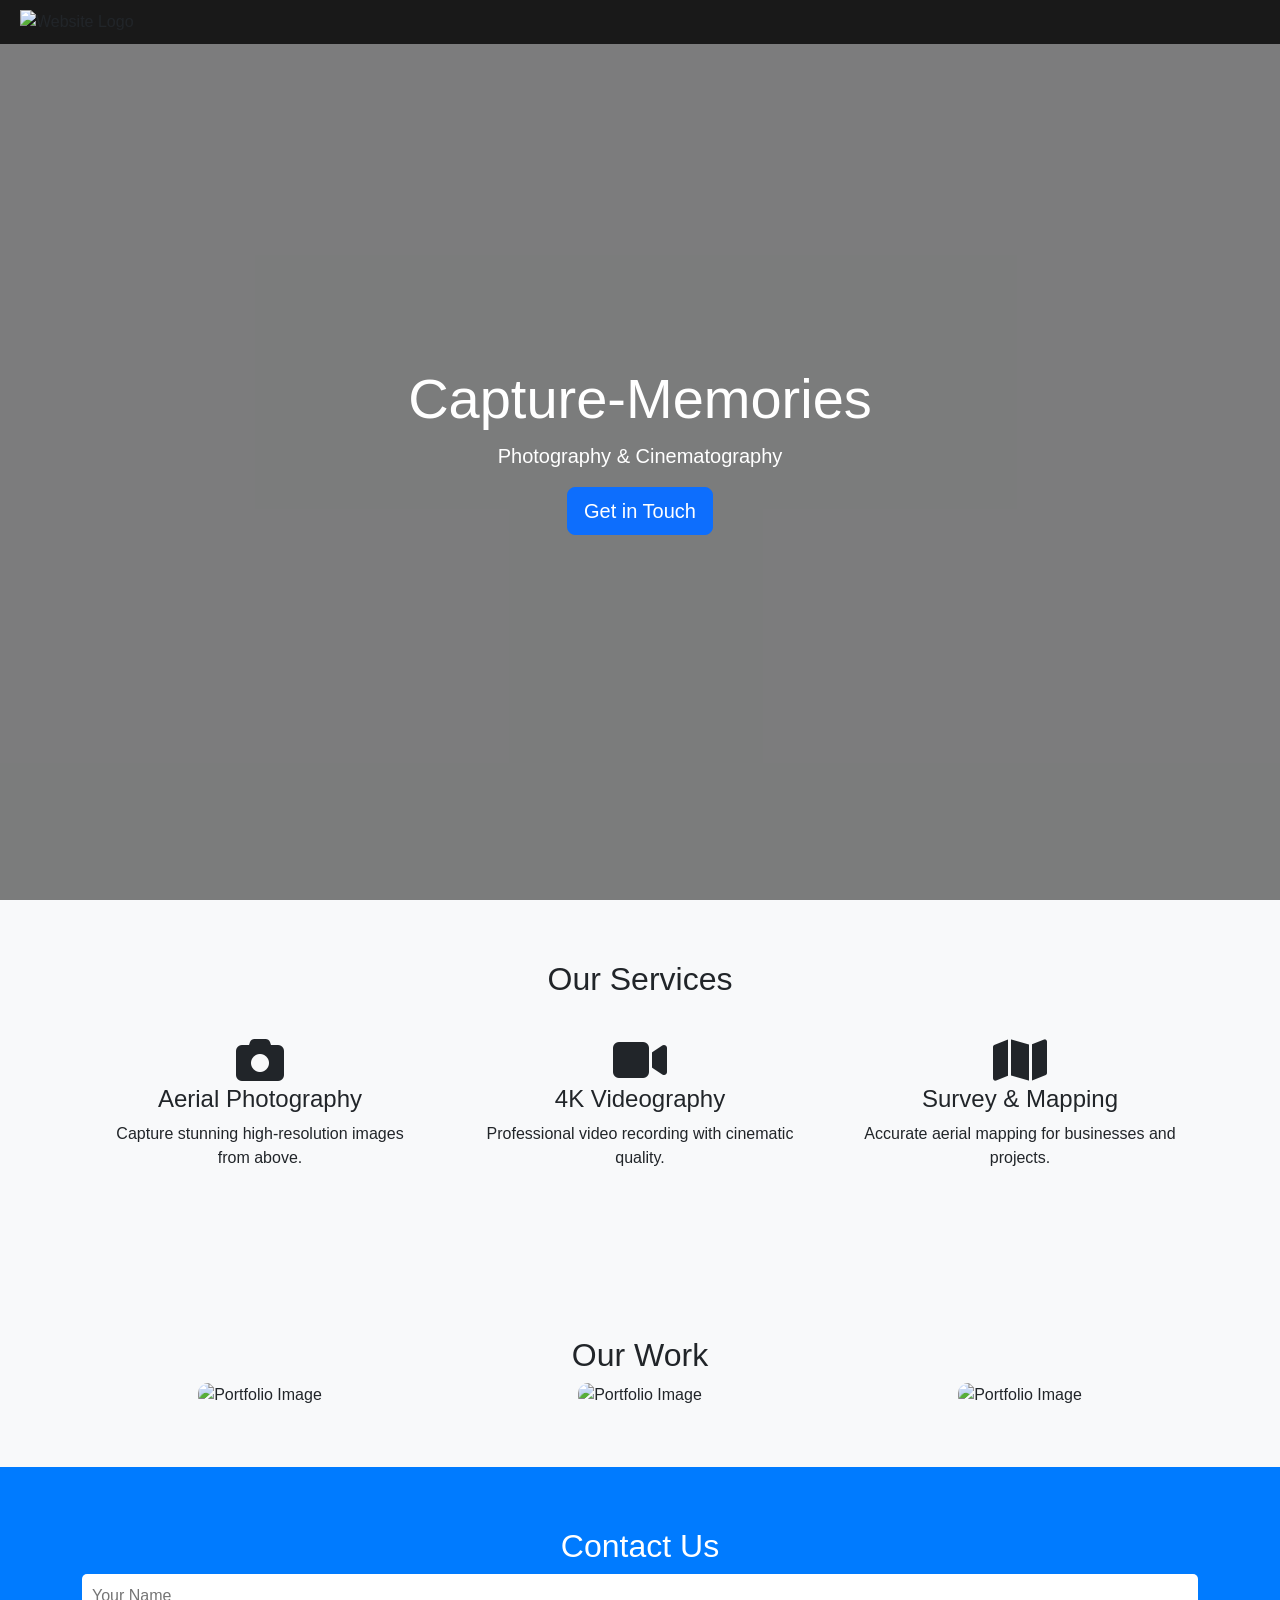
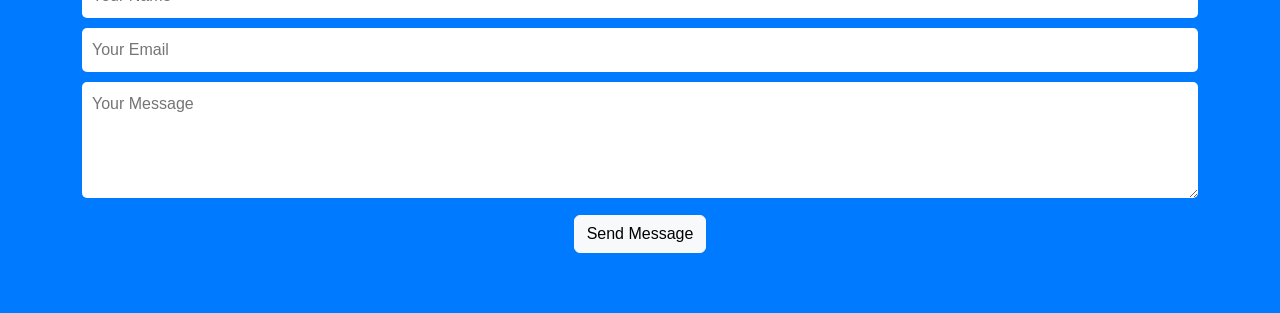
==== index.html @ 85a22660 "Update index.html" ====
<!DOCTYPE html>
<html lang="en">
<head>
    <meta charset="UTF-8">
    <meta name="viewport" content="width=device-width, initial-scale=1.0">
    <title>Drone Photography</title>
    <link rel="stylesheet" href="https://cdnjs.cloudflare.com/ajax/libs/font-awesome/6.4.2/css/all.min.css">
    <link rel="stylesheet" href="https://cdnjs.cloudflare.com/ajax/libs/bootstrap/5.3.0/css/bootstrap.min.css">
    <style>
        body {
            font-family: 'Arial', sans-serif;
            background-color: #f8f9fa;
            margin: 0;
            padding: 0;
        }
        .navbar {
            position: fixed;
            top: 0;
            left: 0;
            width: 100%;
            background: rgba(0, 0, 0, 0.8);
            padding: 10px 20px;
            display: flex;
            align-items: center;
            z-index: 1000;
        }
        .logo {
            width: 150px;
        }
        .hero {
            background: url('https://source.unsplash.com/1600x900/?drone,landscape') center/cover no-repeat;
            height: 100vh;
            display: flex;
            align-items: center;
            justify-content: center;
            color: white;
            text-align: center;
            position: relative;
            flex-direction: column;
        }
        .hero::after {
            content: '';
            position: absolute;
            top: 0; left: 0;
            width: 100%; height: 100%;
            background: rgba(0, 0, 0, 0.5);
        }
        .hero-content {
            position: relative;
            z-index: 2;
        }
        .services, .portfolio, .contact {
            padding: 60px 0;
        }
        .service-box {
            text-align: center;
            padding: 30px;
            transition: 0.3s;
        }
        .service-box:hover {
            background: #007bff;
            color: white;
            transform: scale(1.05);
            border-radius: 10px;
        }
        .portfolio img {
            width: 100%;
            border-radius: 10px;
            transition: 0.3s;
        }
        .portfolio img:hover {
            transform: scale(1.05);
        }
        .contact {
            background: #007bff;
            color: white;
        }
        .contact input, .contact textarea {
            border-radius: 5px;
            border: none;
            padding: 10px;
            width: 100%;
            margin-bottom: 10px;
        }
        .overlay {
            position: fixed;
            top: 0; left: 0;
            width: 100%; height: 100%;
            background: rgba(0, 0, 0, 0.7);
            display: flex;
            align-items: center;
            justify-content: center;
            color: white;
            font-size: 2rem;
            font-weight: bold;
            z-index: 999;
        }
    </style>
</head>
<body>
<!--     <div class="overlay">Website Under Construction</div> -->
    
    <div class="navbar">
        <img src="images/logo.png" alt="Website Logo" class="logo">
    </div>
    
    <header class="hero">
        <div class="hero-content">
            <h1 class="display-4">Capture-Memories</h1>
            <p class="lead">Photography & Cinematography</p>
            <a href="#contact" class="btn btn-primary btn-lg">Get in Touch</a>
        </div>
    </header>

    <section class="services text-center">
        <div class="container">
            <h2>Our Services</h2>
            <div class="row">
                <div class="col-md-4 service-box">
                    <i class="fas fa-camera fa-3x"></i>
                    <h4>Aerial Photography</h4>
                    <p>Capture stunning high-resolution images from above.</p>
                </div>
                <div class="col-md-4 service-box">
                    <i class="fas fa-video fa-3x"></i>
                    <h4>4K Videography</h4>
                    <p>Professional video recording with cinematic quality.</p>
                </div>
                <div class="col-md-4 service-box">
                    <i class="fas fa-map fa-3x"></i>
                    <h4>Survey & Mapping</h4>
                    <p>Accurate aerial mapping for businesses and projects.</p>
                </div>
            </div>
        </div>
    </section>

    <section class="portfolio text-center">
        <div class="container">
            <h2>Our Work</h2>
            <div class="row">
                <div class="col-md-4">
                    <img src="images/Img1.jpeg" alt="Portfolio Image">
                </div>
                <div class="col-md-4">
                    <img src="images/Img2.jpeg" alt="Portfolio Image">
                </div>
                <div class="col-md-4">
                    <img src="images/Img3.jpeg" alt="Portfolio Image">
                </div>
            </div>
        </div>
    </section>

    <section id="contact" class="contact text-center">
        <div class="container">
            <h2>Contact Us</h2>
            <form>
                <input type="text" placeholder="Your Name" required>
                <input type="email" placeholder="Your Email" required>
                <textarea rows="4" placeholder="Your Message" required></textarea>
                <button class="btn btn-light">Send Message</button>
            </form>
        </div>
    </section>
</body>
</html>
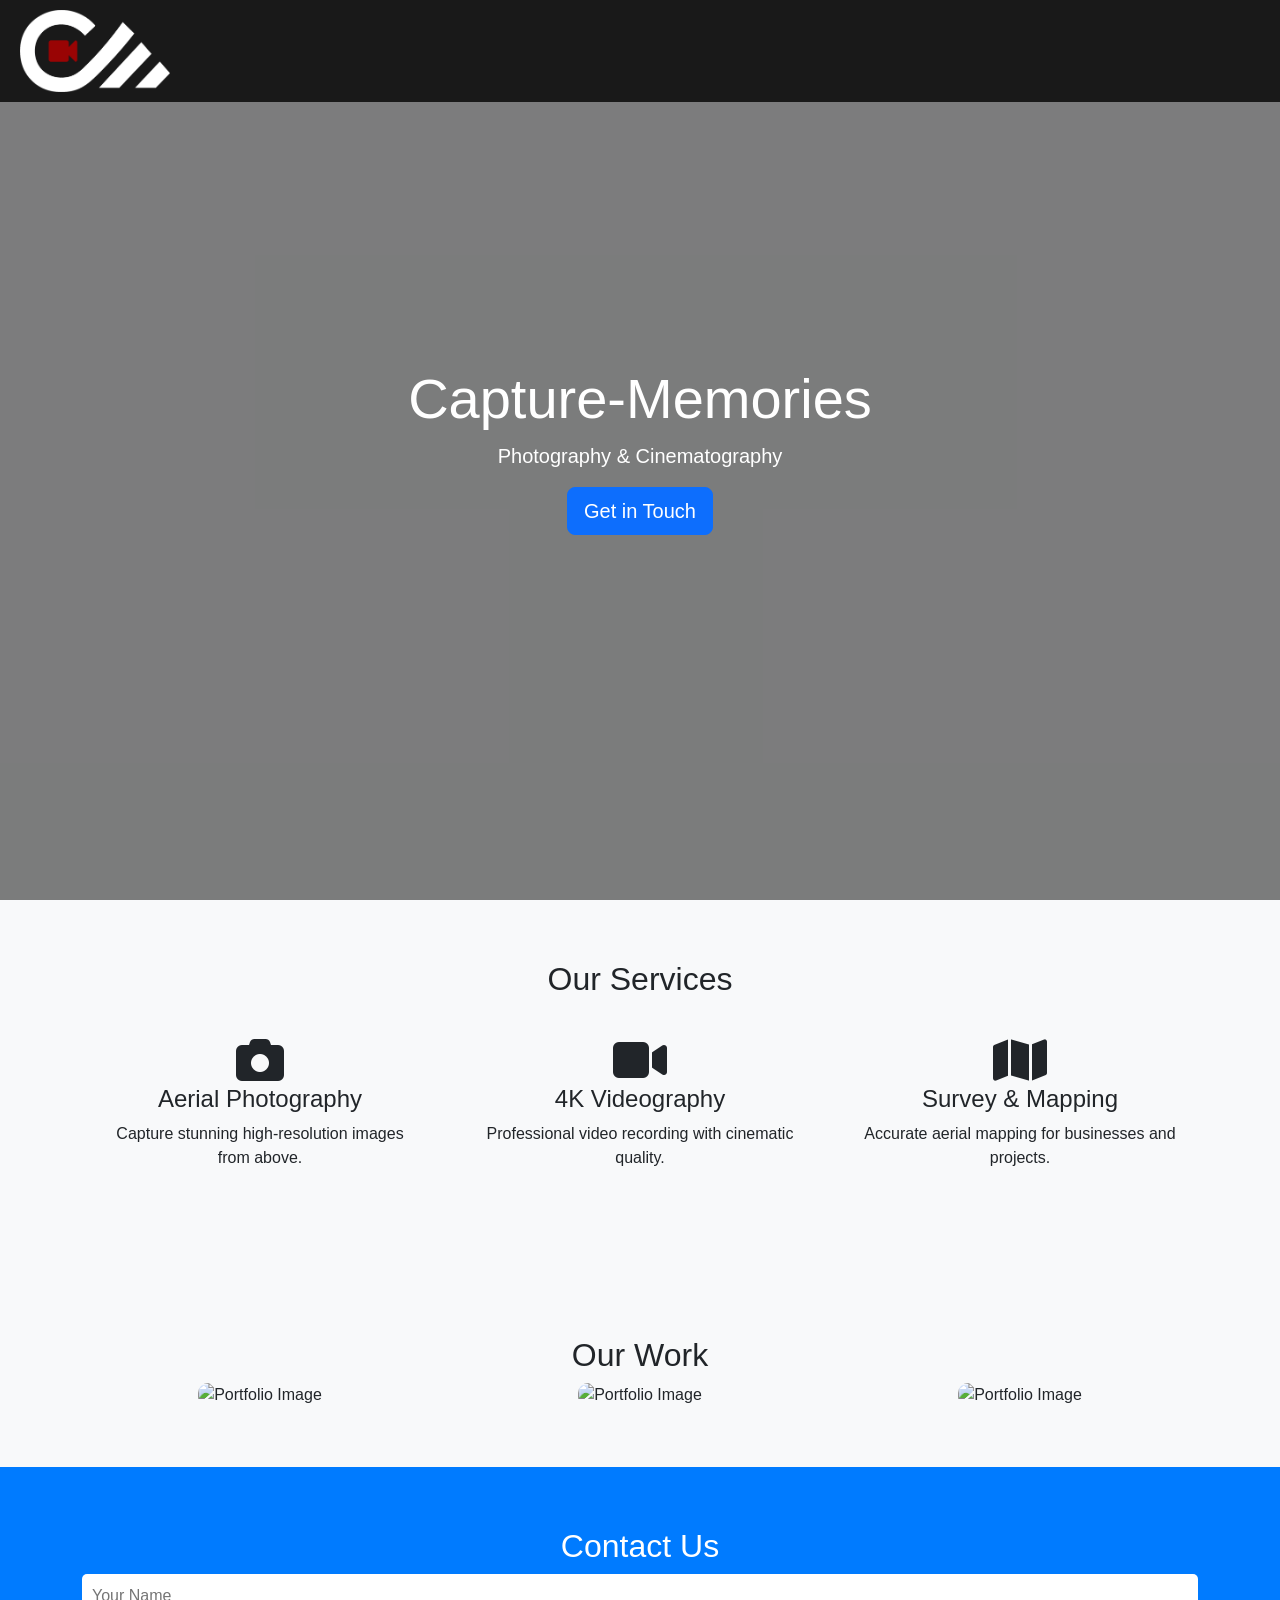
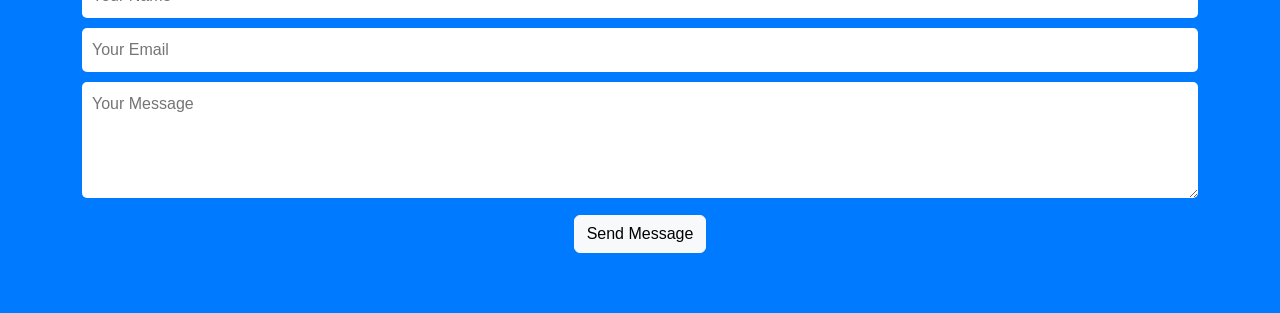
==== commit 5297d834: "Update index.html" ====
--- a/index.html
+++ b/index.html
@@ -101,7 +101,7 @@
 <!--     <div class="overlay">Website Under Construction</div> -->
     
     <div class="navbar">
-        <img src="images/logo.png" alt="Website Logo" class="logo">
+        <img src="Images/logo.png" alt="Website Logo" class="logo">
     </div>
     
     <header class="hero">
@@ -140,13 +140,13 @@
             <h2>Our Work</h2>
             <div class="row">
                 <div class="col-md-4">
-                    <img src="images/Img1.jpeg" alt="Portfolio Image">
+                    <img src="Images/Img1.jpeg" alt="Portfolio Image">
                 </div>
                 <div class="col-md-4">
-                    <img src="images/Img2.jpeg" alt="Portfolio Image">
+                    <img src="Images/Img2.jpeg" alt="Portfolio Image">
                 </div>
                 <div class="col-md-4">
-                    <img src="images/Img3.jpeg" alt="Portfolio Image">
+                    <img src="Images/Img3.jpeg" alt="Portfolio Image">
                 </div>
             </div>
         </div>
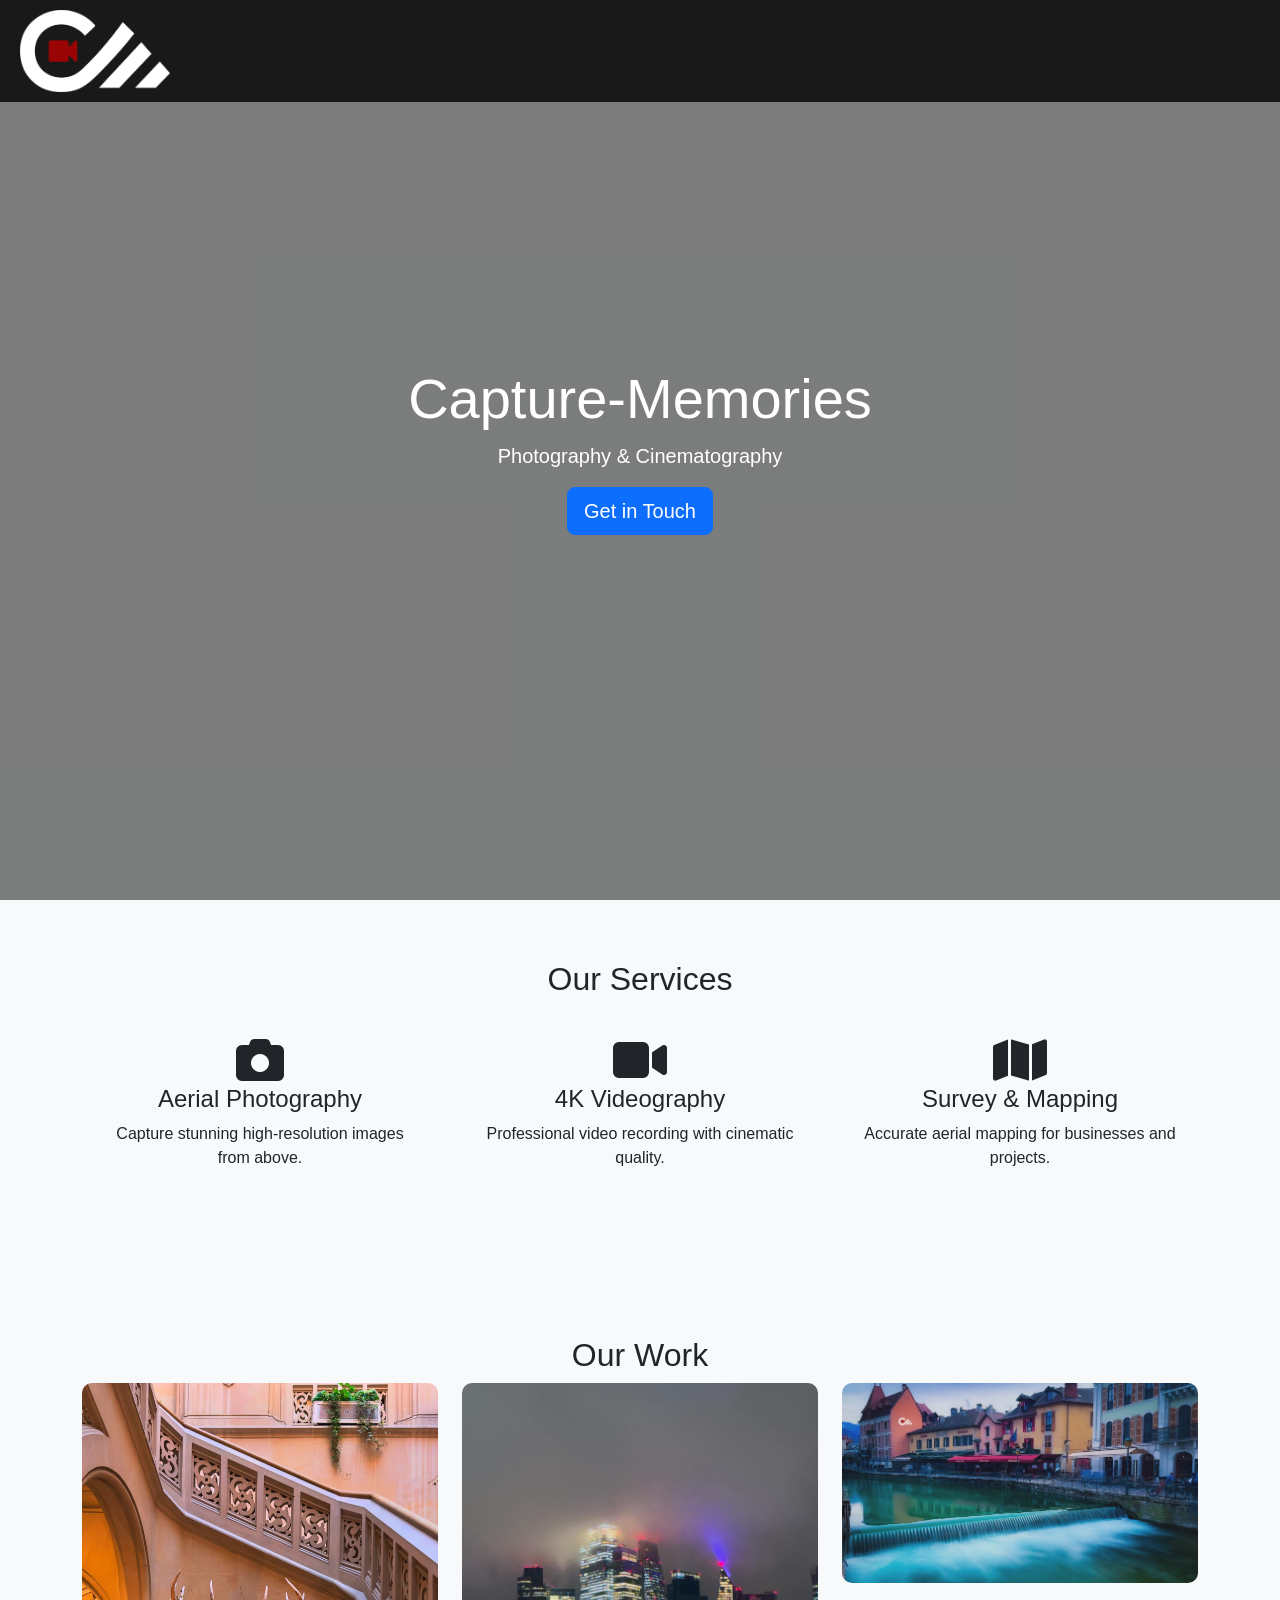
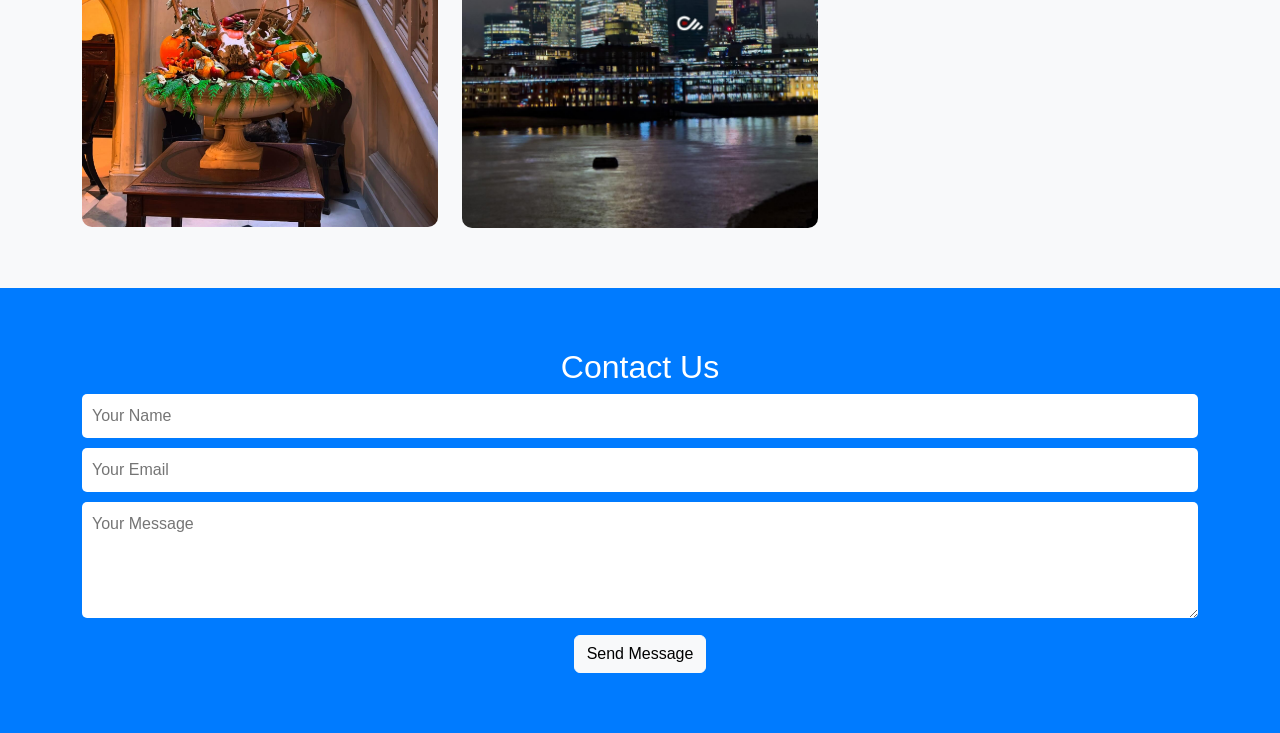
==== commit 962aef1f: "Update index.html" ====
--- a/index.html
+++ b/index.html
@@ -3,7 +3,7 @@
 <head>
     <meta charset="UTF-8">
     <meta name="viewport" content="width=device-width, initial-scale=1.0">
-    <title>Drone Photography</title>
+    <title>Photography</title>
     <link rel="stylesheet" href="https://cdnjs.cloudflare.com/ajax/libs/font-awesome/6.4.2/css/all.min.css">
     <link rel="stylesheet" href="https://cdnjs.cloudflare.com/ajax/libs/bootstrap/5.3.0/css/bootstrap.min.css">
     <style>
@@ -140,13 +140,13 @@
             <h2>Our Work</h2>
             <div class="row">
                 <div class="col-md-4">
-                    <img src="Images/Img1.jpeg" alt="Portfolio Image">
+                    <img src="Images/Img1.jpg" alt="Portfolio Image">
                 </div>
                 <div class="col-md-4">
-                    <img src="Images/Img2.jpeg" alt="Portfolio Image">
+                    <img src="Images/Img2.jpg" alt="Portfolio Image">
                 </div>
                 <div class="col-md-4">
-                    <img src="Images/Img3.jpeg" alt="Portfolio Image">
+                    <img src="Images/Img3.jpg" alt="Portfolio Image">
                 </div>
             </div>
         </div>
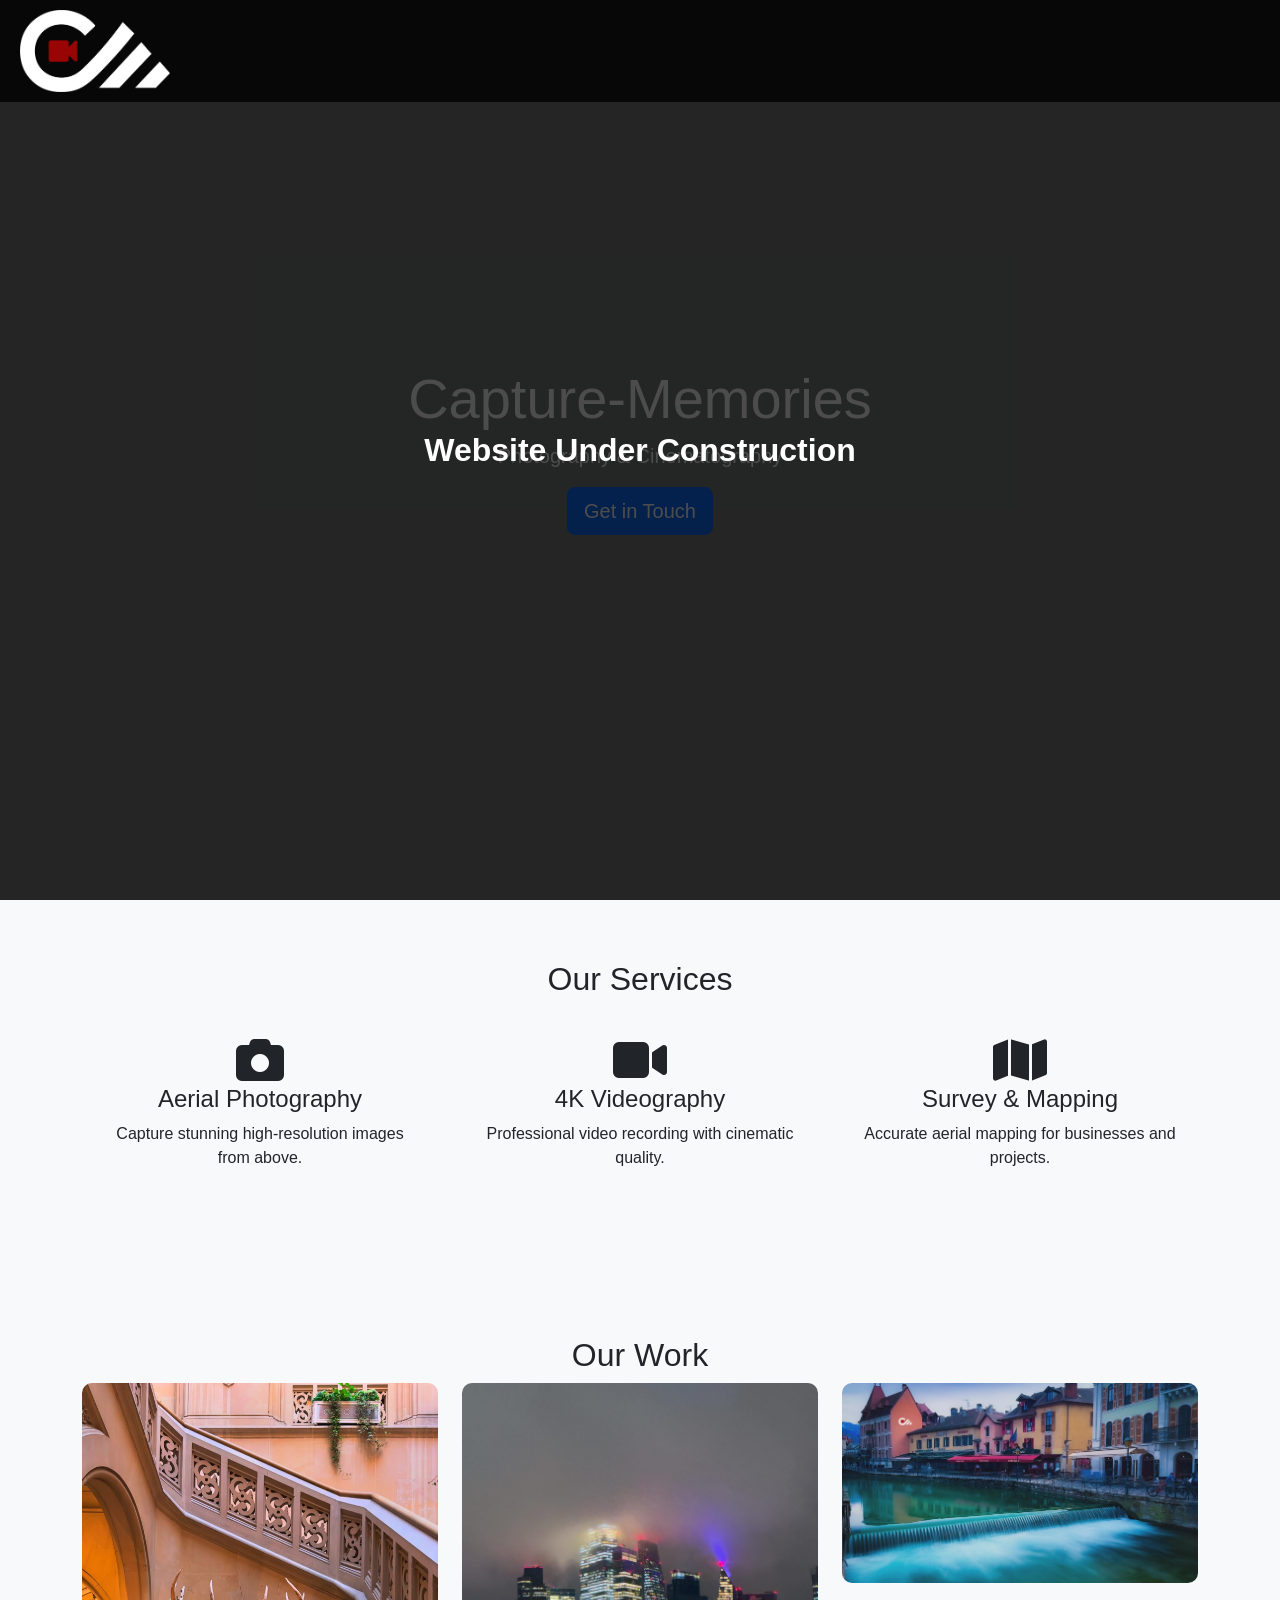
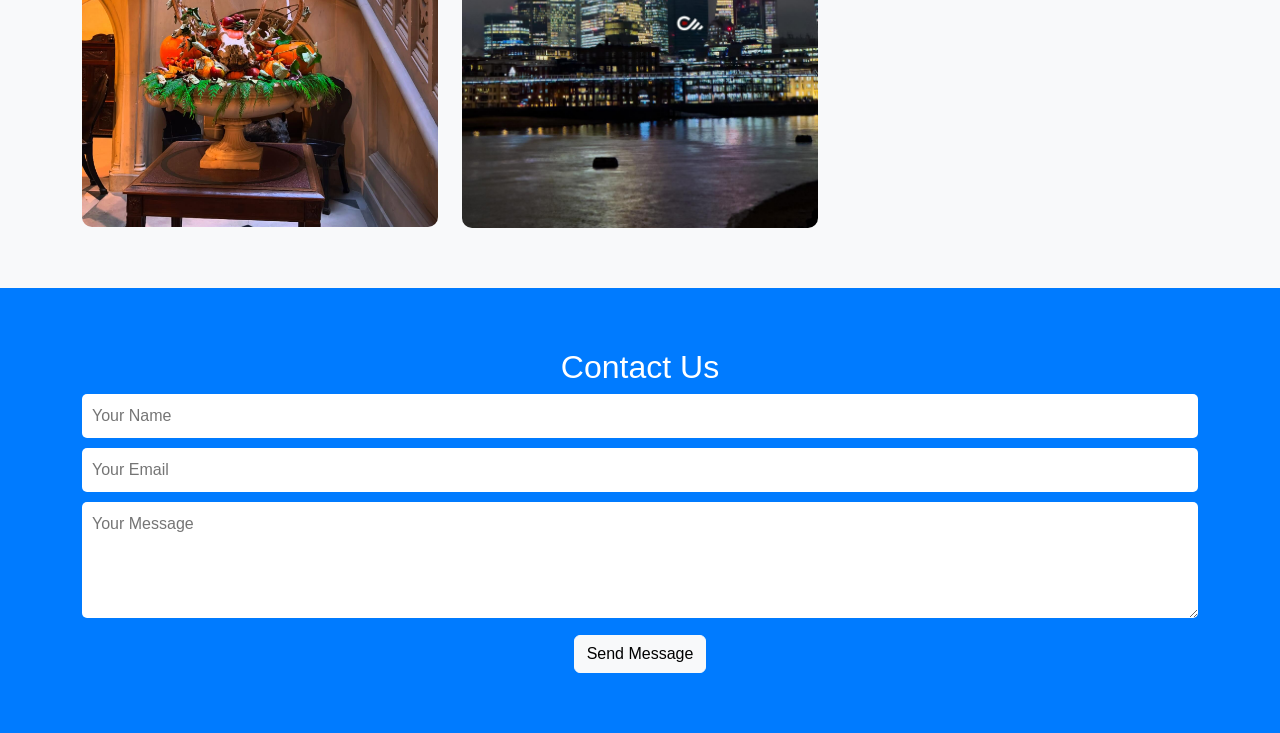
==== commit a4962492: "Update index.html" ====
--- a/index.html
+++ b/index.html
@@ -98,7 +98,7 @@
     </style>
 </head>
 <body>
-<!--     <div class="overlay">Website Under Construction</div> -->
+    <div class="overlay">Website Under Construction</div>
     
     <div class="navbar">
         <img src="Images/logo.png" alt="Website Logo" class="logo">
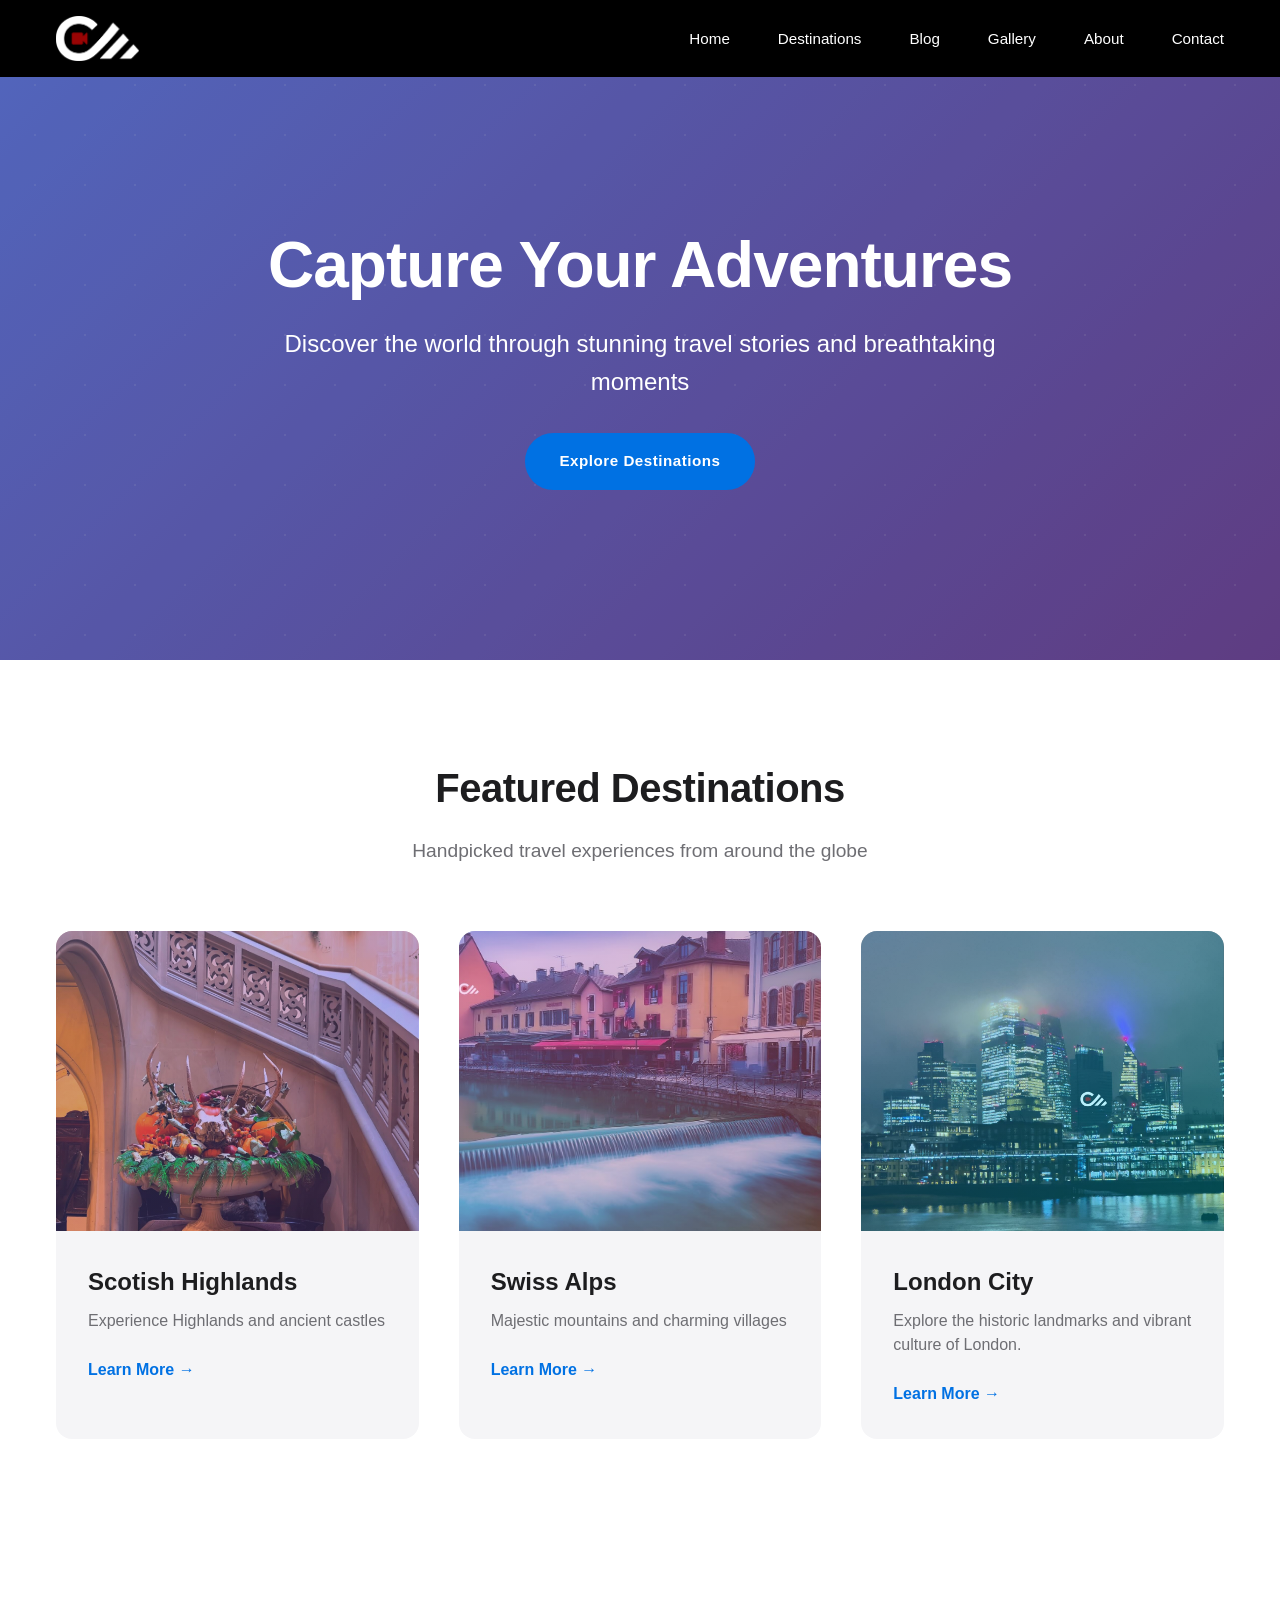
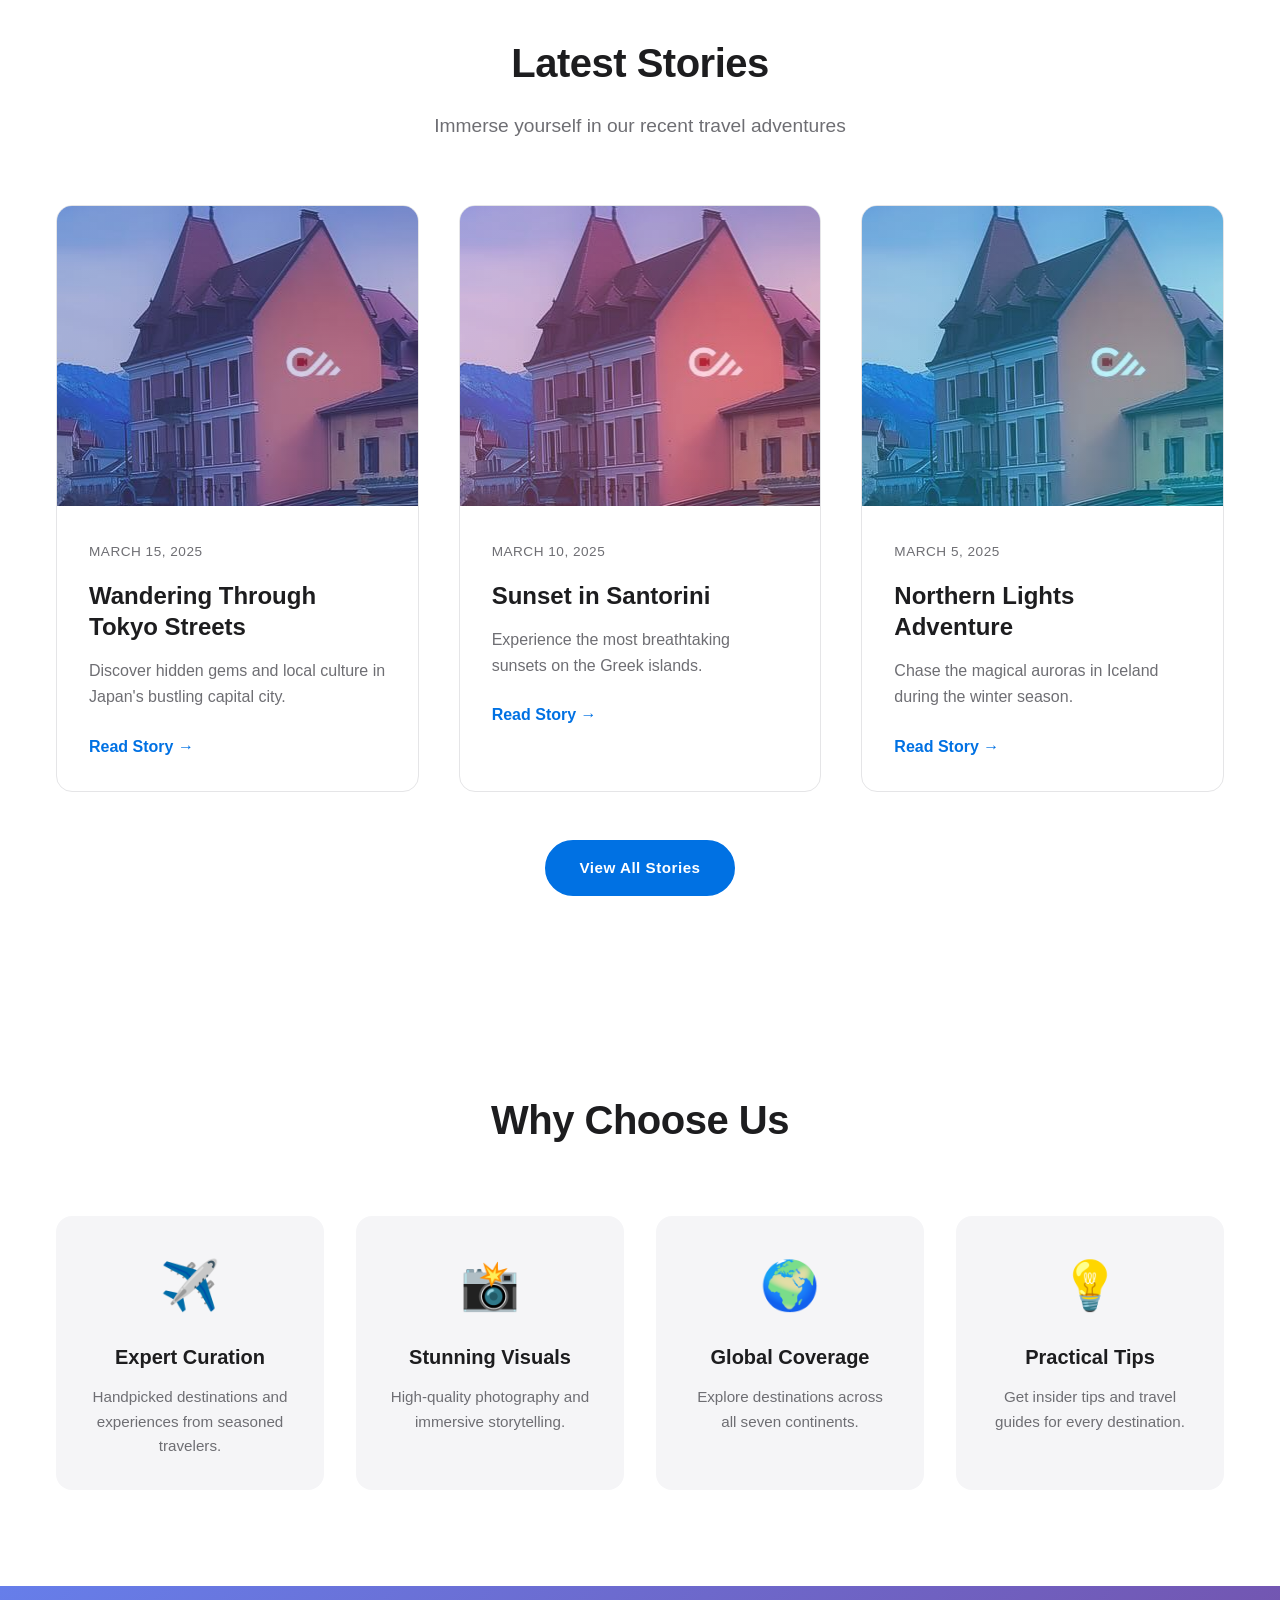
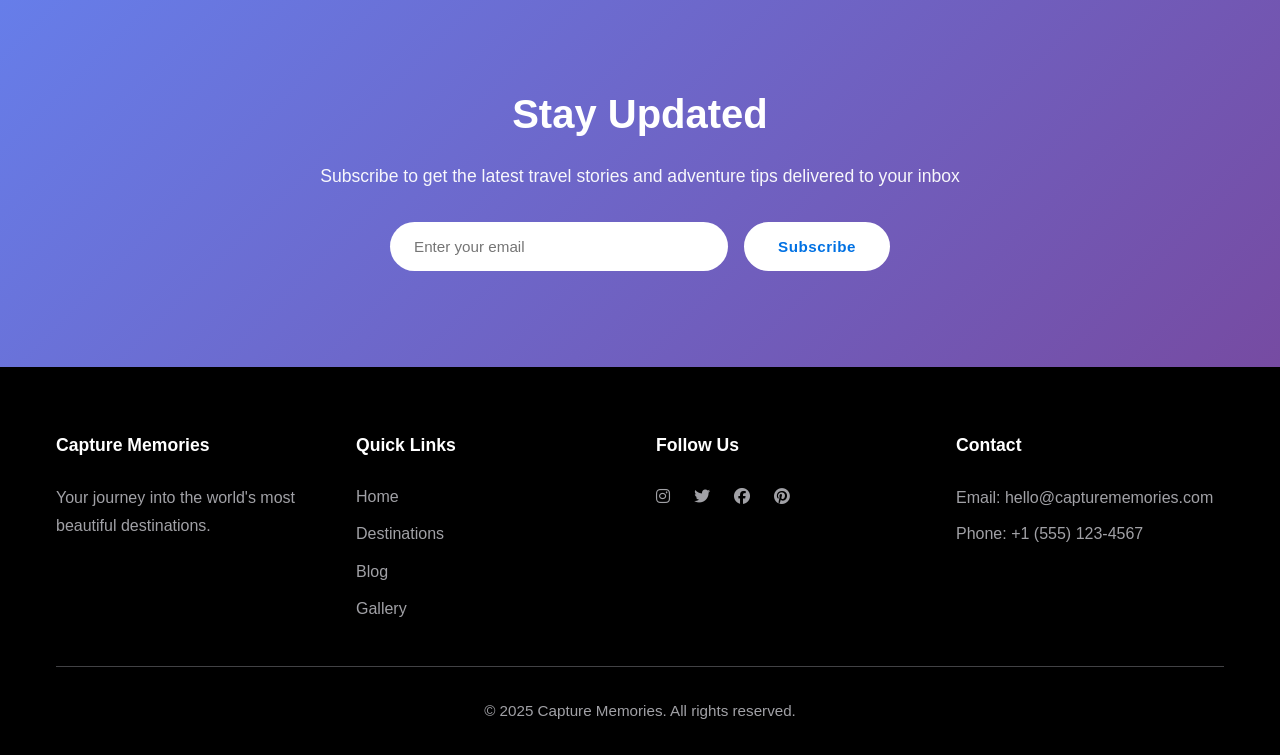
==== commit d1dd62fc: "feat: Add complete website with images, email functionality, and styling updates - Add placeholder i" ====
--- a/index.html
+++ b/index.html
@@ -3,165 +3,211 @@
 <head>
     <meta charset="UTF-8">
     <meta name="viewport" content="width=device-width, initial-scale=1.0">
-    <title>Photography</title>
-    <link rel="stylesheet" href="https://cdnjs.cloudflare.com/ajax/libs/font-awesome/6.4.2/css/all.min.css">
-    <link rel="stylesheet" href="https://cdnjs.cloudflare.com/ajax/libs/bootstrap/5.3.0/css/bootstrap.min.css">
-    <style>
-        body {
-            font-family: 'Arial', sans-serif;
-            background-color: #f8f9fa;
-            margin: 0;
-            padding: 0;
-        }
-        .navbar {
-            position: fixed;
-            top: 0;
-            left: 0;
-            width: 100%;
-            background: rgba(0, 0, 0, 0.8);
-            padding: 10px 20px;
-            display: flex;
-            align-items: center;
-            z-index: 1000;
-        }
-        .logo {
-            width: 150px;
-        }
-        .hero {
-            background: url('https://source.unsplash.com/1600x900/?drone,landscape') center/cover no-repeat;
-            height: 100vh;
-            display: flex;
-            align-items: center;
-            justify-content: center;
-            color: white;
-            text-align: center;
-            position: relative;
-            flex-direction: column;
-        }
-        .hero::after {
-            content: '';
-            position: absolute;
-            top: 0; left: 0;
-            width: 100%; height: 100%;
-            background: rgba(0, 0, 0, 0.5);
-        }
-        .hero-content {
-            position: relative;
-            z-index: 2;
-        }
-        .services, .portfolio, .contact {
-            padding: 60px 0;
-        }
-        .service-box {
-            text-align: center;
-            padding: 30px;
-            transition: 0.3s;
-        }
-        .service-box:hover {
-            background: #007bff;
-            color: white;
-            transform: scale(1.05);
-            border-radius: 10px;
-        }
-        .portfolio img {
-            width: 100%;
-            border-radius: 10px;
-            transition: 0.3s;
-        }
-        .portfolio img:hover {
-            transform: scale(1.05);
-        }
-        .contact {
-            background: #007bff;
-            color: white;
-        }
-        .contact input, .contact textarea {
-            border-radius: 5px;
-            border: none;
-            padding: 10px;
-            width: 100%;
-            margin-bottom: 10px;
-        }
-        .overlay {
-            position: fixed;
-            top: 0; left: 0;
-            width: 100%; height: 100%;
-            background: rgba(0, 0, 0, 0.7);
-            display: flex;
-            align-items: center;
-            justify-content: center;
-            color: white;
-            font-size: 2rem;
-            font-weight: bold;
-            z-index: 999;
-        }
-    </style>
+    <meta name="description" content="Capture Memories - A premium travel blogging platform">
+    <title>Capture Memories - Travel Stories & Adventures</title>
+    <link rel="stylesheet" href="https://cdnjs.cloudflare.com/ajax/libs/font-awesome/6.4.0/css/all.min.css">
+    <link rel="stylesheet" href="css/style.css">
+    <link rel="stylesheet" href="css/animations.css">
+    <link rel="stylesheet" href="css/responsive.css">
 </head>
 <body>
-    <div class="overlay">Website Under Construction</div>
-    
-    <div class="navbar">
-        <img src="Images/logo.png" alt="Website Logo" class="logo">
-    </div>
-    
-    <header class="hero">
+    <!-- Navigation -->
+    <nav class="navbar">
+        <div class="container">
+            <div class="nav-wrapper">
+                <a href="index.html" class="logo">
+                    <img src="assets/images/logo.png" alt="Capture Memories" class="logo-img">
+                </a>
+                <div class="nav-toggle" id="navToggle">
+                    <span></span>
+                    <span></span>
+                    <span></span>
+                </div>
+                <ul class="nav-menu" id="navMenu">
+                    <li><a href="index.html" class="nav-link active">Home</a></li>
+                    <li><a href="pages/destinations.html" class="nav-link">Destinations</a></li>
+                    <li><a href="pages/blog.html" class="nav-link">Blog</a></li>
+                    <li><a href="pages/gallery.html" class="nav-link">Gallery</a></li>
+                    <li><a href="pages/about.html" class="nav-link">About</a></li>
+                    <li><a href="pages/contact.html" class="nav-link">Contact</a></li>
+                </ul>
+            </div>
+        </div>
+    </nav>
+
+    <!-- Hero Section -->
+    <section class="hero">
         <div class="hero-content">
-            <h1 class="display-4">Capture-Memories</h1>
-            <p class="lead">Photography & Cinematography</p>
-            <a href="#contact" class="btn btn-primary btn-lg">Get in Touch</a>
-        </div>
-    </header>
-
-    <section class="services text-center">
-        <div class="container">
-            <h2>Our Services</h2>
-            <div class="row">
-                <div class="col-md-4 service-box">
-                    <i class="fas fa-camera fa-3x"></i>
-                    <h4>Aerial Photography</h4>
-                    <p>Capture stunning high-resolution images from above.</p>
-                </div>
-                <div class="col-md-4 service-box">
-                    <i class="fas fa-video fa-3x"></i>
-                    <h4>4K Videography</h4>
-                    <p>Professional video recording with cinematic quality.</p>
-                </div>
-                <div class="col-md-4 service-box">
-                    <i class="fas fa-map fa-3x"></i>
-                    <h4>Survey & Mapping</h4>
-                    <p>Accurate aerial mapping for businesses and projects.</p>
-                </div>
-            </div>
-        </div>
-    </section>
-
-    <section class="portfolio text-center">
-        <div class="container">
-            <h2>Our Work</h2>
-            <div class="row">
-                <div class="col-md-4">
-                    <img src="Images/Img1.jpg" alt="Portfolio Image">
-                </div>
-                <div class="col-md-4">
-                    <img src="Images/Img2.jpg" alt="Portfolio Image">
-                </div>
-                <div class="col-md-4">
-                    <img src="Images/Img3.jpg" alt="Portfolio Image">
-                </div>
-            </div>
-        </div>
-    </section>
-
-    <section id="contact" class="contact text-center">
-        <div class="container">
-            <h2>Contact Us</h2>
-            <form>
-                <input type="text" placeholder="Your Name" required>
-                <input type="email" placeholder="Your Email" required>
-                <textarea rows="4" placeholder="Your Message" required></textarea>
-                <button class="btn btn-light">Send Message</button>
-            </form>
-        </div>
-    </section>
+            <h1 class="hero-title fade-in-up">Capture Your Adventures</h1>
+            <p class="hero-subtitle fade-in-up" style="animation-delay: 0.2s;">Discover the world through stunning travel stories and breathtaking moments</p>
+            <a href="pages/destinations.html" class="cta-button fade-in-up" style="animation-delay: 0.4s;">Explore Destinations</a>
+        </div>
+        <div class="hero-overlay"></div>
+    </section>
+
+    <!-- Featured Destinations -->
+    <section class="section featured-destinations">
+        <div class="container">
+            <div class="section-header">
+                <h2>Featured Destinations</h2>
+                <p>Handpicked travel experiences from around the globe</p>
+            </div>
+            <div class="destinations-grid">
+                <div class="destination-card" data-aos="fade-up">
+                    <div class="destination-image" style="background-image: linear-gradient(135deg, rgba(102, 126, 234, 0.3) 0%, rgba(118, 75, 162, 0.3) 100%), url('assets/images/Img1.jpg'); background-size: cover; background-position: center;"></div>
+                    <div class="destination-content">
+                        <h3>Scotish Highlands</h3>
+                        <p>Experience Highlands and ancient castles</p>
+                        <a href="pages/destinations.html" class="read-more">Learn More →</a>
+                    </div>
+                </div>
+                <div class="destination-card" data-aos="fade-up">
+                    <div class="destination-image" style="background-image: linear-gradient(135deg, rgba(240, 147, 251, 0.3) 0%, rgba(245, 87, 108, 0.3) 100%), url('assets/images/Img3.jpg'); background-size: cover; background-position: center;"></div>
+                    <div class="destination-content">
+                        <h3>Swiss Alps</h3>
+                        <p>Majestic mountains and charming villages</p>
+                        <a href="pages/destinations.html" class="read-more">Learn More →</a>
+                    </div>
+                </div>
+                <div class="destination-card" data-aos="fade-up">
+                    <div class="destination-image" style="background-image: linear-gradient(135deg, rgba(79, 172, 254, 0.3) 0%, rgba(0, 242, 254, 0.3) 100%), url('assets/images/Img2.jpg'); background-size: cover; background-position: center;"></div>
+                    <div class="destination-content">
+                        <h3>London City</h3>
+                        <p>Explore the historic landmarks and vibrant culture of London.</p>
+                        <a href="pages/destinations.html" class="read-more">Learn More →</a>
+                    </div>
+                </div>
+            </div>
+        </div>
+    </section>
+
+    <!-- Latest Blog Posts -->
+    <section class="section latest-blog">
+        <div class="container">
+            <div class="section-header">
+                <h2>Latest Stories</h2>
+                <p>Immerse yourself in our recent travel adventures</p>
+            </div>
+            <div class="blog-grid">
+                <article class="blog-card" data-aos="fade-up">
+                    <div class="blog-image" style="background: linear-gradient(135deg, rgba(102, 126, 234, 0.3) 0%, rgba(118, 75, 162, 0.3) 100%), url('assets/images/Img3.jpg');"></div>
+                    <div class="blog-content">
+                        <span class="blog-date">March 15, 2025</span>
+                        <h3>Wandering Through Tokyo Streets</h3>
+                        <p>Discover hidden gems and local culture in Japan's bustling capital city.</p>
+                        <a href="pages/blog.html" class="read-more">Read Story →</a>
+                    </div>
+                </article>
+                <article class="blog-card" data-aos="fade-up">
+                    <div class="blog-image" style="background: linear-gradient(135deg, rgba(240, 147, 251, 0.3) 0%, rgba(245, 87, 108, 0.3) 100%), url('assets/images/Img3.jpg');"></div>
+                    <div class="blog-content">
+                        <span class="blog-date">March 10, 2025</span>
+                        <h3>Sunset in Santorini</h3>
+                        <p>Experience the most breathtaking sunsets on the Greek islands.</p>
+                        <a href="pages/blog.html" class="read-more">Read Story →</a>
+                    </div>
+                </article>
+                <article class="blog-card" data-aos="fade-up">
+                    <div class="blog-image" style="background: linear-gradient(135deg, rgba(79, 172, 254, 0.3) 0%, rgba(0, 242, 254, 0.3) 100%), url('assets/images/Img3.jpg');"></div>
+                    <div class="blog-content">
+                        <span class="blog-date">March 5, 2025</span>
+                        <h3>Northern Lights Adventure</h3>
+                        <p>Chase the magical auroras in Iceland during the winter season.</p>
+                        <a href="pages/blog.html" class="read-more">Read Story →</a>
+                    </div>
+                </article>
+            </div>
+            <div class="section-cta">
+                <a href="pages/blog.html" class="cta-button">View All Stories</a>
+            </div>
+        </div>
+    </section>
+
+    <!-- Features Section -->
+    <section class="section features">
+        <div class="container">
+            <div class="section-header">
+                <h2>Why Choose Us</h2>
+            </div>
+            <div class="features-grid">
+                <div class="feature-item" data-aos="fade-up">
+                    <div class="feature-icon">✈️</div>
+                    <h3>Expert Curation</h3>
+                    <p>Handpicked destinations and experiences from seasoned travelers.</p>
+                </div>
+                <div class="feature-item" data-aos="fade-up">
+                    <div class="feature-icon">📸</div>
+                    <h3>Stunning Visuals</h3>
+                    <p>High-quality photography and immersive storytelling.</p>
+                </div>
+                <div class="feature-item" data-aos="fade-up">
+                    <div class="feature-icon">🌍</div>
+                    <h3>Global Coverage</h3>
+                    <p>Explore destinations across all seven continents.</p>
+                </div>
+                <div class="feature-item" data-aos="fade-up">
+                    <div class="feature-icon">💡</div>
+                    <h3>Practical Tips</h3>
+                    <p>Get insider tips and travel guides for every destination.</p>
+                </div>
+            </div>
+        </div>
+    </section>
+
+    <!-- Newsletter Section -->
+    <section class="section newsletter">
+        <div class="container">
+            <div class="newsletter-content">
+                <h2>Stay Updated</h2>
+                <p>Subscribe to get the latest travel stories and adventure tips delivered to your inbox</p>
+                <form class="newsletter-form" id="newsletterForm">
+                    <input type="email" placeholder="Enter your email" required>
+                    <button type="submit" class="cta-button">Subscribe</button>
+                </form>
+            </div>
+        </div>
+    </section>
+
+    <!-- Footer -->
+    <footer class="footer">
+        <div class="container">
+            <div class="footer-content">
+                <div class="footer-section">
+                    <h4>Capture Memories</h4>
+                    <p>Your journey into the world's most beautiful destinations.</p>
+                </div>
+                <div class="footer-section">
+                    <h4>Quick Links</h4>
+                    <ul>
+                        <li><a href="index.html">Home</a></li>
+                        <li><a href="pages/destinations.html">Destinations</a></li>
+                        <li><a href="pages/blog.html">Blog</a></li>
+                        <li><a href="pages/gallery.html">Gallery</a></li>
+                    </ul>
+                </div>
+                <div class="footer-section">
+                    <h4>Follow Us</h4>
+                    <div class="social-links">
+                        <a href="#" title="Instagram"><i class="fab fa-instagram"></i></a>
+                        <a href="#" title="Twitter"><i class="fab fa-twitter"></i></a>
+                        <a href="#" title="Facebook"><i class="fab fa-facebook"></i></a>
+                        <a href="#" title="Pinterest"><i class="fab fa-pinterest"></i></a>
+                    </div>
+                </div>
+                <div class="footer-section">
+                    <h4>Contact</h4>
+                    <p>Email: hello@capturememories.com</p>
+                    <p>Phone: +1 (555) 123-4567</p>
+                </div>
+            </div>
+            <div class="footer-bottom">
+                <p>&copy; 2025 Capture Memories. All rights reserved.</p>
+            </div>
+        </div>
+    </footer>
+
+    <script src="js/main.js"></script>
+    <script src="js/navigation.js"></script>
+    <script src="js/scroll-animations.js"></script>
 </body>
 </html>
--- a/css/style.css
+++ b/css/style.css
@@ -0,0 +1,530 @@
+* {
+    margin: 0;
+    padding: 0;
+    box-sizing: border-box;
+}
+
+:root {
+    --primary-color: #000;
+    --secondary-color: #fff;
+    --accent-color: #0071e3;
+    --text-dark: #1d1d1f;
+    --text-light: #6e6e73;
+    --bg-light: #f5f5f7;
+    --border-color: #e5e5e7;
+    --spacing-unit: 1rem;
+    --transition: all 0.3s cubic-bezier(0.25, 0.46, 0.45, 0.94);
+    
+    /* CHANGE THIS LINE - Default system fonts */
+    --font-family: -apple-system, BlinkMacSystemFont, "Segoe UI", Roboto, "Helvetica Neue", Arial, sans-serif;
+    
+    /* TO ONE OF THESE OPTIONS */
+    
+    /* Option A: Poppins (Modern & Clean) */
+    /* --font-family: 'Poppins', sans-serif; */
+    
+    /* Option B: Inter (Professional) */
+    /* --font-family: 'Inter', sans-serif; */
+    
+    /* Option C: Montserrat (Bold & Modern) */
+    /* --font-family: 'Montserrat', sans-serif; */
+    
+    /* Option D: Raleway (Elegant) */
+    /* --font-family: 'Raleway', sans-serif; */
+    
+    /* Option E: Playfair Display (Serif - Luxury) */
+    /* --font-family: 'Playfair Display', serif; */
+}
+
+html {
+    scroll-behavior: smooth;
+}
+
+body {
+    font-family: var(--font-family);
+    color: var(--text-dark);
+    background-color: var(--secondary-color);
+    line-height: 1.6;
+    overflow-x: hidden;
+}
+
+/* Container */
+.container {
+    max-width: 1200px;
+    margin: 0 auto;
+    padding: 0 var(--spacing-unit);
+}
+
+/* Navigation */
+.navbar {
+    position: fixed;
+    top: 0;
+    width: 100%;
+    background-color: #000000;
+    background: #000000;
+    z-index: 1000;
+    transition: var(--transition);
+}
+
+.nav-wrapper {
+    display: flex;
+    justify-content: space-between;
+    align-items: center;
+    padding: 1rem 0;
+}
+
+.logo {
+    font-size: 1.5rem;
+    font-weight: 700;
+    letter-spacing: -0.5px;
+    display: flex;
+    align-items: center;
+    gap: 0.75rem;
+    cursor: pointer;
+}
+
+.logo-img {
+    height: 45px;
+    width: auto;
+    object-fit: contain;
+    transition: transform 0.3s ease;
+}
+
+.logo-img:hover {
+    transform: scale(1.1);
+}
+
+.logo-text {
+    background: linear-gradient(135deg, #667eea 0%, #764ba2 100%);
+    -webkit-background-clip: text;
+    -webkit-text-fill-color: transparent;
+    background-clip: text;
+}
+
+.nav-menu {
+    display: flex;
+    list-style: none;
+    gap: 3rem;
+}
+
+.nav-link {
+    text-decoration: none;
+    color: #ffffff;
+    font-size: 0.95rem;
+    font-weight: 500;
+    transition: var(--transition);
+    position: relative;
+}
+
+.nav-link:hover {
+    color: var(--accent-color);
+}
+
+.nav-link::after {
+    content: '';
+    position: absolute;
+    bottom: -4px;
+    left: 0;
+    width: 0;
+    height: 2px;
+    background: var(--accent-color);
+    transition: var(--transition);
+}
+
+.nav-link:hover::after,
+.nav-link.active::after {
+    width: 100%;
+}
+
+.nav-toggle {
+    display: none;
+    flex-direction: column;
+    cursor: pointer;
+    gap: 5px;
+}
+
+.nav-toggle span {
+    width: 25px;
+    height: 2px;
+    background: #ffffff;
+    border-radius: 2px;
+    transition: var(--transition);
+}
+
+/* Hero Section */
+.hero {
+    margin-top: 60px;
+    height: 600px;
+    background: linear-gradient(135deg, #667eea 0%, #764ba2 100%);
+    display: flex;
+    align-items: center;
+    justify-content: center;
+    text-align: center;
+    color: white;
+    position: relative;
+    overflow: hidden;
+}
+
+.hero::before {
+    content: '';
+    position: absolute;
+    top: -50%;
+    right: -50%;
+    width: 200%;
+    height: 200%;
+    background: radial-gradient(circle, rgba(255,255,255,0.1) 1px, transparent 1px);
+    background-size: 50px 50px;
+    animation: moveBackground 20s linear infinite;
+}
+
+@keyframes moveBackground {
+    0% { transform: translate(0, 0); }
+    100% { transform: translate(50px, 50px); }
+}
+
+.hero-overlay {
+    position: absolute;
+    top: 0;
+    left: 0;
+    width: 100%;
+    height: 100%;
+    background: rgba(0, 0, 0, 0.2);
+}
+
+.hero-content {
+    position: relative;
+    z-index: 2;
+    max-width: 800px;
+}
+
+.hero-title {
+    font-size: 4rem;
+    font-weight: 700;
+    margin-bottom: 1.5rem;
+    letter-spacing: -1px;
+    line-height: 1.1;
+}
+
+.hero-subtitle {
+    font-size: 1.5rem;
+    margin-bottom: 2rem;
+    opacity: 0.95;
+    font-weight: 400;
+}
+
+/* CTA Button */
+.cta-button {
+    display: inline-block;
+    padding: 0.875rem 2rem;
+    background: var(--accent-color);
+    color: white;
+    text-decoration: none;
+    border-radius: 980px;
+    font-weight: 600;
+    font-size: 0.95rem;
+    transition: var(--transition);
+    border: 2px solid var(--accent-color);
+    cursor: pointer;
+    letter-spacing: 0.5px;
+}
+
+.cta-button:hover {
+    background: #0066cc;
+    border-color: #0066cc;
+    transform: scale(1.05);
+}
+
+/* Sections */
+.section {
+    padding: 6rem var(--spacing-unit);
+}
+
+.section-header {
+    text-align: center;
+    margin-bottom: 4rem;
+}
+
+.section-header h2 {
+    font-size: 2.5rem;
+    margin-bottom: 1rem;
+    font-weight: 700;
+    letter-spacing: -0.5px;
+}
+
+.section-header p {
+    font-size: 1.2rem;
+    color: var(--text-light);
+    font-weight: 400;
+}
+
+/* Destinations Grid */
+.destinations-grid {
+    display: grid;
+    grid-template-columns: repeat(auto-fit, minmax(350px, 1fr));
+    gap: 2.5rem;
+}
+
+.destination-card {
+    background: var(--bg-light);
+    border-radius: 16px;
+    overflow: hidden;
+    transition: var(--transition);
+    cursor: pointer;
+}
+
+.destination-card:hover {
+    transform: translateY(-8px);
+    box-shadow: 0 20px 40px rgba(0, 0, 0, 0.1);
+}
+
+.destination-image {
+    width: 100%;
+    height: 300px;
+    background-size: cover;
+    background-position: center;
+    background-repeat: no-repeat;
+    transition: var(--transition);
+}
+
+.destination-card:hover .destination-image {
+    transform: scale(1.05);
+}
+
+.destination-content {
+    padding: 2rem;
+}
+
+.destination-content h3 {
+    font-size: 1.5rem;
+    margin-bottom: 0.5rem;
+    font-weight: 600;
+}
+
+.destination-content p {
+    color: var(--text-light);
+    margin-bottom: 1.5rem;
+    line-height: 1.5;
+}
+
+.read-more {
+    color: var(--accent-color);
+    text-decoration: none;
+    font-weight: 600;
+    transition: var(--transition);
+    display: inline-block;
+}
+
+.read-more:hover {
+    transform: translateX(4px);
+}
+
+/* Blog Grid */
+.blog-grid {
+    display: grid;
+    grid-template-columns: repeat(auto-fit, minmax(340px, 1fr));
+    gap: 2.5rem;
+    margin-bottom: 3rem;
+}
+
+.blog-card {
+    background: var(--secondary-color);
+    border-radius: 16px;
+    overflow: hidden;
+    transition: var(--transition);
+    border: 1px solid var(--border-color);
+}
+
+.blog-card:hover {
+    box-shadow: 0 20px 40px rgba(0, 0, 0, 0.08);
+    transform: translateY(-8px);
+}
+
+.blog-image {
+    width: 100%;
+    height: 300px;
+    background-size: cover;
+    background-position: center;
+    transition: var(--transition);
+}
+
+.blog-card:hover .blog-image {
+    transform: scale(1.05);
+}
+
+.blog-content {
+    padding: 2rem;
+}
+
+.blog-date {
+    font-size: 0.85rem;
+    color: var(--text-light);
+    font-weight: 500;
+    text-transform: uppercase;
+    letter-spacing: 0.5px;
+}
+
+.blog-content h3 {
+    font-size: 1.5rem;
+    margin: 1rem 0;
+    font-weight: 600;
+    line-height: 1.3;
+}
+
+.blog-content p {
+    color: var(--text-light);
+    margin-bottom: 1.5rem;
+    line-height: 1.6;
+}
+
+/* Features Grid */
+.features-grid {
+    display: grid;
+    grid-template-columns: repeat(auto-fit, minmax(250px, 1fr));
+    gap: 2rem;
+}
+
+.feature-item {
+    text-align: center;
+    padding: 2rem;
+    border-radius: 16px;
+    background: var(--bg-light);
+    transition: var(--transition);
+}
+
+.feature-item:hover {
+    transform: translateY(-8px);
+    background: linear-gradient(135deg, rgba(102, 126, 234, 0.1) 0%, rgba(118, 75, 162, 0.1) 100%);
+}
+
+.feature-icon {
+    font-size: 3rem;
+    margin-bottom: 1rem;
+}
+
+.feature-item h3 {
+    font-size: 1.25rem;
+    margin-bottom: 0.75rem;
+    font-weight: 600;
+}
+
+.feature-item p {
+    color: var(--text-light);
+    font-size: 0.95rem;
+    line-height: 1.6;
+}
+
+/* Newsletter Section */
+.newsletter {
+    background: linear-gradient(135deg, #667eea 0%, #764ba2 100%);
+    color: white;
+    text-align: center;
+}
+
+.newsletter-content h2 {
+    font-size: 2.5rem;
+    margin-bottom: 1rem;
+    font-weight: 700;
+}
+
+.newsletter-content p {
+    font-size: 1.1rem;
+    margin-bottom: 2rem;
+    opacity: 0.95;
+}
+
+.newsletter-form {
+    display: flex;
+    gap: 1rem;
+    max-width: 500px;
+    margin: 0 auto;
+    flex-wrap: wrap;
+    justify-content: center;
+}
+
+.newsletter-form input {
+    flex: 1;
+    min-width: 250px;
+    padding: 0.875rem 1.5rem;
+    border: none;
+    border-radius: 980px;
+    font-size: 0.95rem;
+    font-family: var(--font-family);
+}
+
+.newsletter-form input:focus {
+    outline: none;
+    box-shadow: 0 0 0 3px rgba(255, 255, 255, 0.2);
+}
+
+.newsletter-form .cta-button {
+    background: white;
+    color: var(--accent-color);
+    border-color: white;
+}
+
+.newsletter-form .cta-button:hover {
+    background: var(--bg-light);
+}
+
+/* Section CTA */
+.section-cta {
+    text-align: center;
+    margin-top: 3rem;
+}
+
+/* Footer */
+.footer {
+    background: var(--primary-color);
+    color: white;
+    padding: 4rem var(--spacing-unit) 2rem;
+}
+
+.footer-content {
+    display: grid;
+    grid-template-columns: repeat(auto-fit, minmax(250px, 1fr));
+    gap: 2rem;
+    margin-bottom: 2rem;
+}
+
+.footer-section h4 {
+    font-size: 1.1rem;
+    margin-bottom: 1.5rem;
+    font-weight: 600;
+}
+
+.footer-section p {
+    color: #a1a1a6;
+    line-height: 1.8;
+    margin-bottom: 0.5rem;
+}
+
+.footer-section ul {
+    list-style: none;
+}
+
+.footer-section ul li {
+    margin-bottom: 0.75rem;
+}
+
+.footer-section a {
+    color: #a1a1a6;
+    text-decoration: none;
+    transition: var(--transition);
+}
+
+.footer-section a:hover {
+    color: white;
+}
+
+.social-links {
+    display: flex;
+    gap: 1.5rem;
+}
+
+.footer-bottom {
+    text-align: center;
+    padding-top: 2rem;
+    border-top: 1px solid #424245;
+    color: #a1a1a6;
+    font-size: 0.95rem;
+}
--- a/css/animations.css
+++ b/css/animations.css
@@ -0,0 +1,142 @@
+/* Fade In Up Animation */
+@keyframes fadeInUp {
+    from {
+        opacity: 0;
+        transform: translateY(30px);
+    }
+    to {
+        opacity: 1;
+        transform: translateY(0);
+    }
+}
+
+.fade-in-up {
+    animation: fadeInUp 0.8s ease-out forwards;
+    opacity: 0;
+}
+
+/* Pulse Animation */
+@keyframes pulse {
+    0% {
+        opacity: 1;
+    }
+    50% {
+        opacity: 0.5;
+    }
+    100% {
+        opacity: 1;
+    }
+}
+
+.pulse {
+    animation: pulse 2s ease-in-out infinite;
+}
+
+/* Float Animation */
+@keyframes float {
+    0%, 100% {
+        transform: translateY(0px);
+    }
+    50% {
+        transform: translateY(-20px);
+    }
+}
+
+.float {
+    animation: float 3s ease-in-out infinite;
+}
+
+/* Slide In Left */
+@keyframes slideInLeft {
+    from {
+        opacity: 0;
+        transform: translateX(-50px);
+    }
+    to {
+        opacity: 1;
+        transform: translateX(0);
+    }
+}
+
+.slide-in-left {
+    animation: slideInLeft 0.8s ease-out forwards;
+}
+
+/* Slide In Right */
+@keyframes slideInRight {
+    from {
+        opacity: 0;
+        transform: translateX(50px);
+    }
+    to {
+        opacity: 1;
+        transform: translateX(0);
+    }
+}
+
+.slide-in-right {
+    animation: slideInRight 0.8s ease-out forwards;
+}
+
+/* Scale In */
+@keyframes scaleIn {
+    from {
+        opacity: 0;
+        transform: scale(0.9);
+    }
+    to {
+        opacity: 1;
+        transform: scale(1);
+    }
+}
+
+.scale-in {
+    animation: scaleIn 0.6s ease-out forwards;
+}
+
+/* Glow Animation */
+@keyframes glow {
+    0% {
+        box-shadow: 0 0 5px rgba(0, 113, 227, 0.3);
+    }
+    50% {
+        box-shadow: 0 0 20px rgba(0, 113, 227, 0.6);
+    }
+    100% {
+        box-shadow: 0 0 5px rgba(0, 113, 227, 0.3);
+    }
+}
+
+.glow {
+    animation: glow 3s ease-in-out infinite;
+}
+
+/* Bounce Animation */
+@keyframes bounce {
+    0%, 100% {
+        transform: translateY(0);
+    }
+    50% {
+        transform: translateY(-10px);
+    }
+}
+
+.bounce {
+    animation: bounce 1s ease-in-out infinite;
+}
+
+/* Shimmer Animation */
+@keyframes shimmer {
+    0% {
+        background-position: -1000px 0;
+    }
+    100% {
+        background-position: 1000px 0;
+    }
+}
+
+.shimmer {
+    background: linear-gradient(90deg, #f0f0f0 25%, #e0e0e0 50%, #f0f0f0 75%);
+    background-size: 1000px 100%;
+    animation: shimmer 2s infinite;
+}
--- a/css/responsive.css
+++ b/css/responsive.css
@@ -0,0 +1,152 @@
+/* Tablet Breakpoint (768px) */
+@media (max-width: 768px) {
+    .nav-menu {
+        gap: 1.5rem;
+    }
+
+    .nav-link {
+        font-size: 0.85rem;
+    }
+
+    .hero-title {
+        font-size: 2.5rem;
+    }
+
+    .hero-subtitle {
+        font-size: 1.1rem;
+    }
+
+    .section-header h2 {
+        font-size: 1.8rem;
+    }
+
+    .destinations-grid,
+    .blog-grid {
+        grid-template-columns: 1fr;
+    }
+
+    .features-grid {
+        grid-template-columns: repeat(2, 1fr);
+    }
+
+    .newsletter-form {
+        flex-direction: column;
+    }
+
+    .newsletter-form input {
+        min-width: auto;
+    }
+}
+
+/* Mobile Breakpoint (480px) */
+@media (max-width: 480px) {
+    :root {
+        --spacing-unit: 0.75rem;
+    }
+
+    .nav-toggle {
+        display: flex;
+    }
+
+    .nav-menu {
+        position: fixed;
+        left: -100%;
+        top: 70px;
+        flex-direction: column;
+        background-color: white;
+        width: 100%;
+        text-align: center;
+        transition: 0.3s;
+        gap: 0;
+        padding: 2rem 0;
+        box-shadow: 0 10px 27px rgba(0, 0, 0, 0.05);
+    }
+
+    .nav-menu.active {
+        left: 0;
+    }
+
+    .nav-menu li {
+        padding: 0.75rem 0;
+    }
+
+    .nav-link {
+        display: block;
+        padding: 0.75rem 0;
+    }
+
+    .hero {
+        height: 400px;
+        margin-top: 60px;
+    }
+
+    .hero-title {
+        font-size: 1.8rem;
+    }
+
+    .hero-subtitle {
+        font-size: 0.95rem;
+    }
+
+    .section {
+        padding: 3rem 1rem;
+    }
+
+    .section-header h2 {
+        font-size: 1.5rem;
+    }
+
+    .section-header p {
+        font-size: 0.95rem;
+    }
+
+    .destinations-grid,
+    .blog-grid,
+    .features-grid {
+        grid-template-columns: 1fr;
+    }
+
+    .destination-card,
+    .blog-card {
+        border-radius: 12px;
+    }
+
+    .destination-image,
+    .blog-image {
+        height: 200px;
+    }
+
+    .destination-content,
+    .blog-content {
+        padding: 1.5rem;
+    }
+
+    .footer-content {
+        grid-template-columns: 1fr;
+        gap: 1.5rem;
+    }
+
+    .cta-button {
+        width: 100%;
+        text-align: center;
+    }
+
+    .newsletter-form input {
+        width: 100%;
+    }
+}
+
+/* Extra Large Screens */
+@media (min-width: 1440px) {
+    .container {
+        max-width: 1320px;
+    }
+
+    .hero-title {
+        font-size: 5rem;
+    }
+
+    .section-header h2 {
+        font-size: 3rem;
+    }
+}
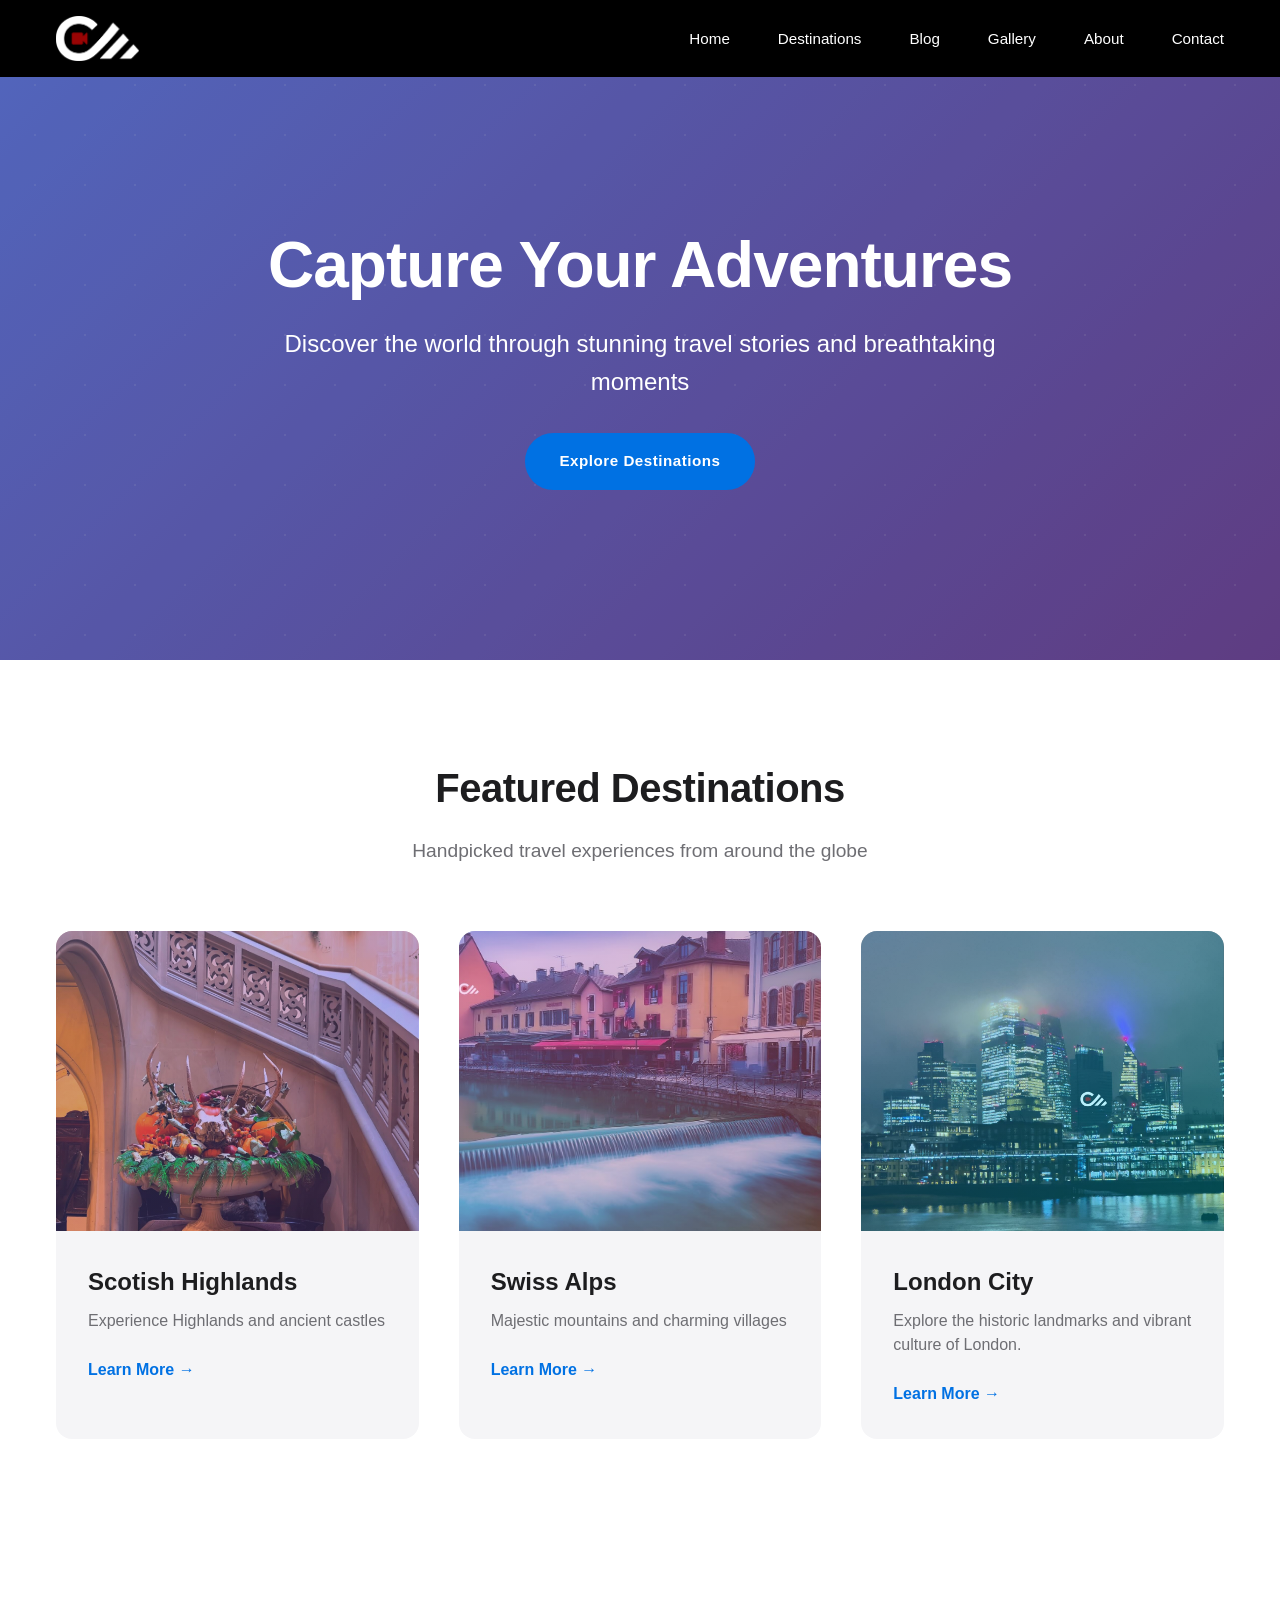
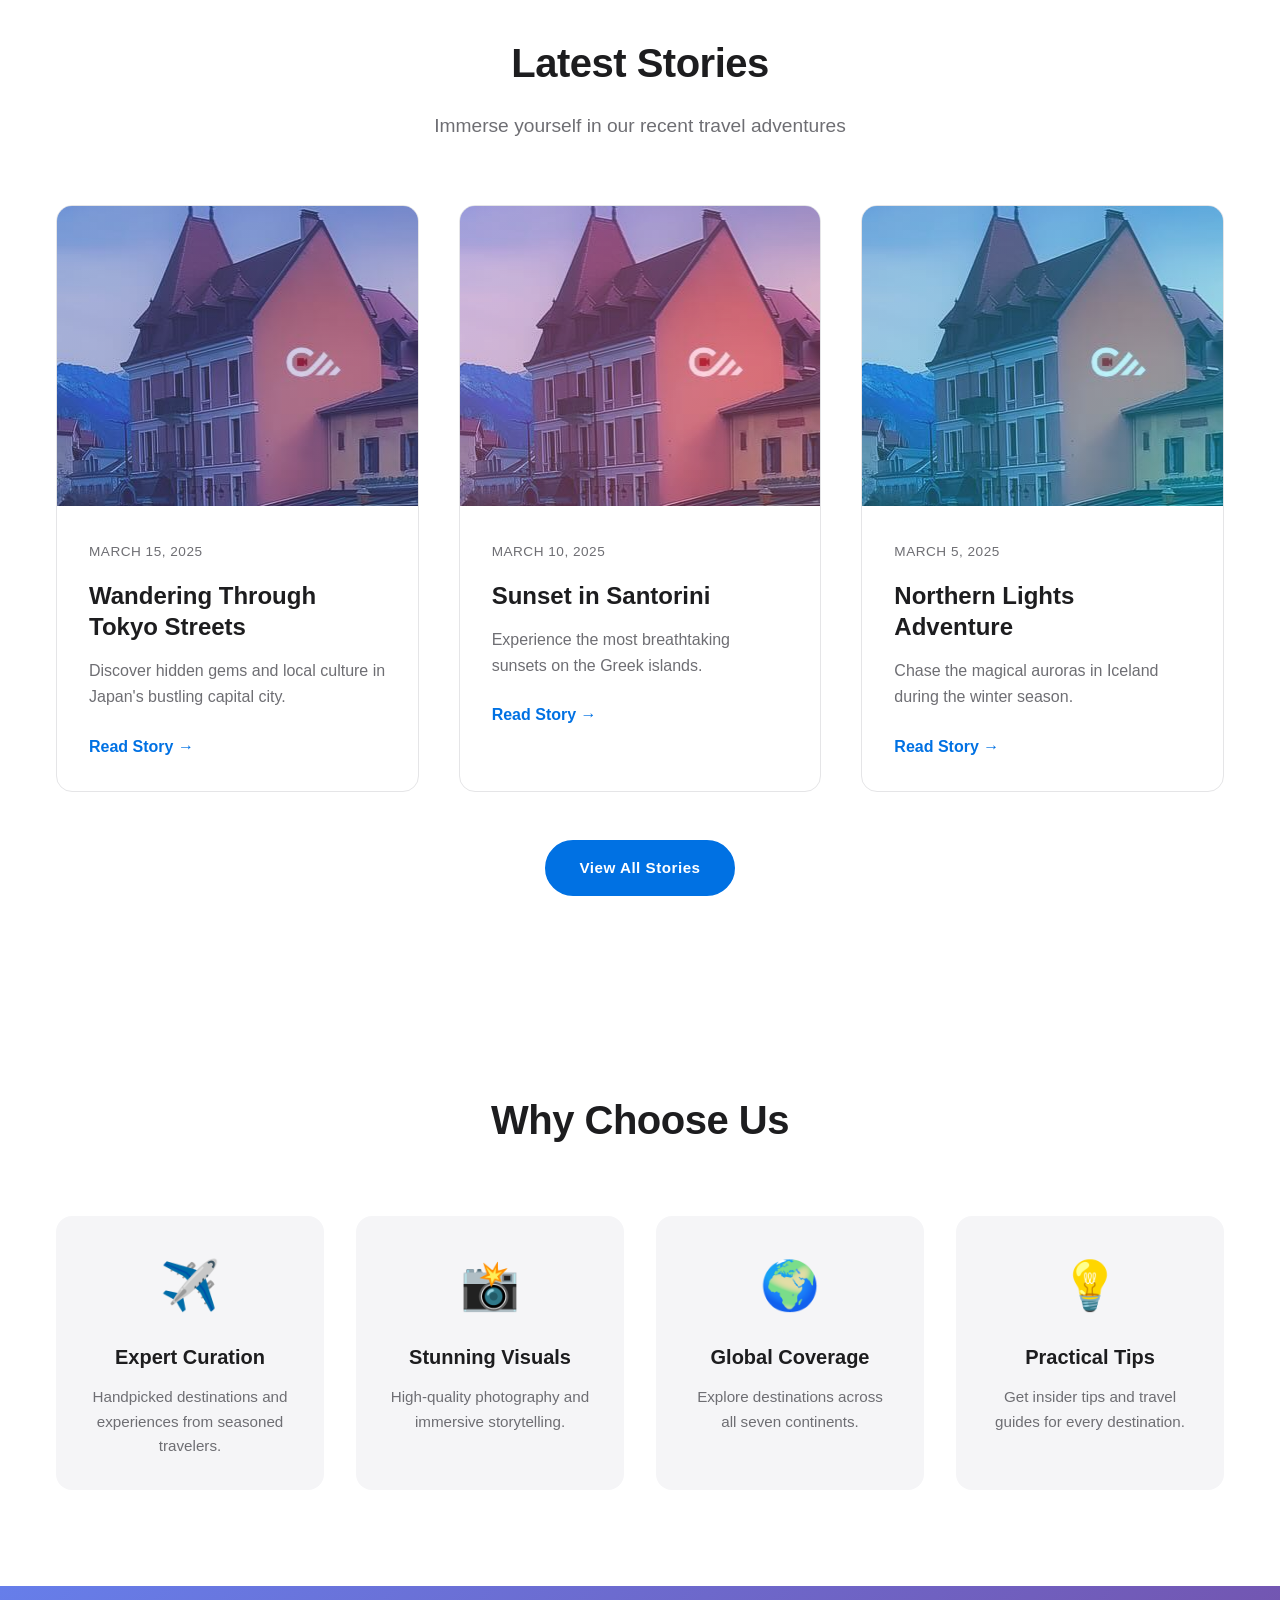
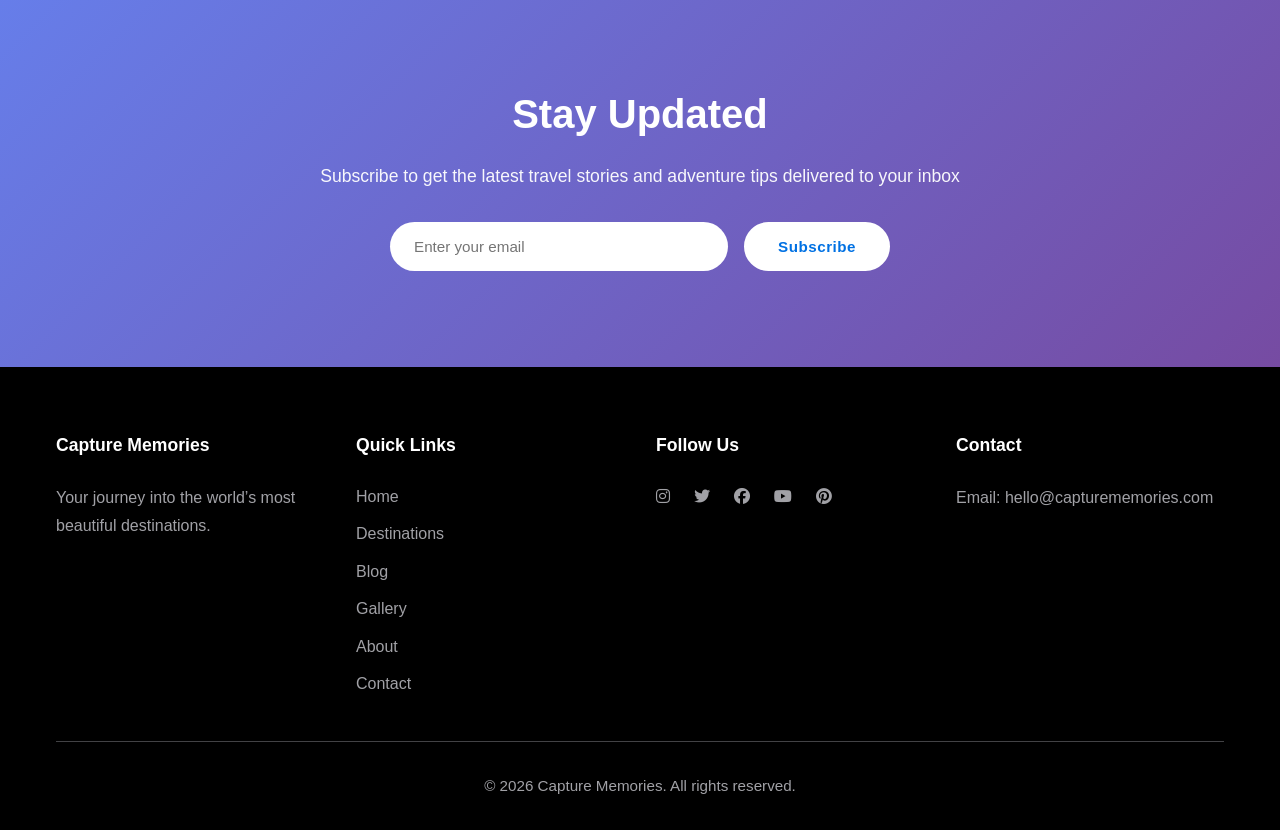
==== commit e8160f00: "chore: CM-002 added correct links" ====
--- a/index.html
+++ b/index.html
@@ -169,43 +169,9 @@
     </section>
 
     <!-- Footer -->
-    <footer class="footer">
-        <div class="container">
-            <div class="footer-content">
-                <div class="footer-section">
-                    <h4>Capture Memories</h4>
-                    <p>Your journey into the world's most beautiful destinations.</p>
-                </div>
-                <div class="footer-section">
-                    <h4>Quick Links</h4>
-                    <ul>
-                        <li><a href="index.html">Home</a></li>
-                        <li><a href="pages/destinations.html">Destinations</a></li>
-                        <li><a href="pages/blog.html">Blog</a></li>
-                        <li><a href="pages/gallery.html">Gallery</a></li>
-                    </ul>
-                </div>
-                <div class="footer-section">
-                    <h4>Follow Us</h4>
-                    <div class="social-links">
-                        <a href="#" title="Instagram"><i class="fab fa-instagram"></i></a>
-                        <a href="#" title="Twitter"><i class="fab fa-twitter"></i></a>
-                        <a href="#" title="Facebook"><i class="fab fa-facebook"></i></a>
-                        <a href="#" title="Pinterest"><i class="fab fa-pinterest"></i></a>
-                    </div>
-                </div>
-                <div class="footer-section">
-                    <h4>Contact</h4>
-                    <p>Email: hello@capturememories.com</p>
-                    <p>Phone: +1 (555) 123-4567</p>
-                </div>
-            </div>
-            <div class="footer-bottom">
-                <p>&copy; 2025 Capture Memories. All rights reserved.</p>
-            </div>
-        </div>
-    </footer>
+    <footer id="site-footer"></footer>
 
+    <script src="js/footer.js"></script>
     <script src="js/main.js"></script>
     <script src="js/navigation.js"></script>
     <script src="js/scroll-animations.js"></script>
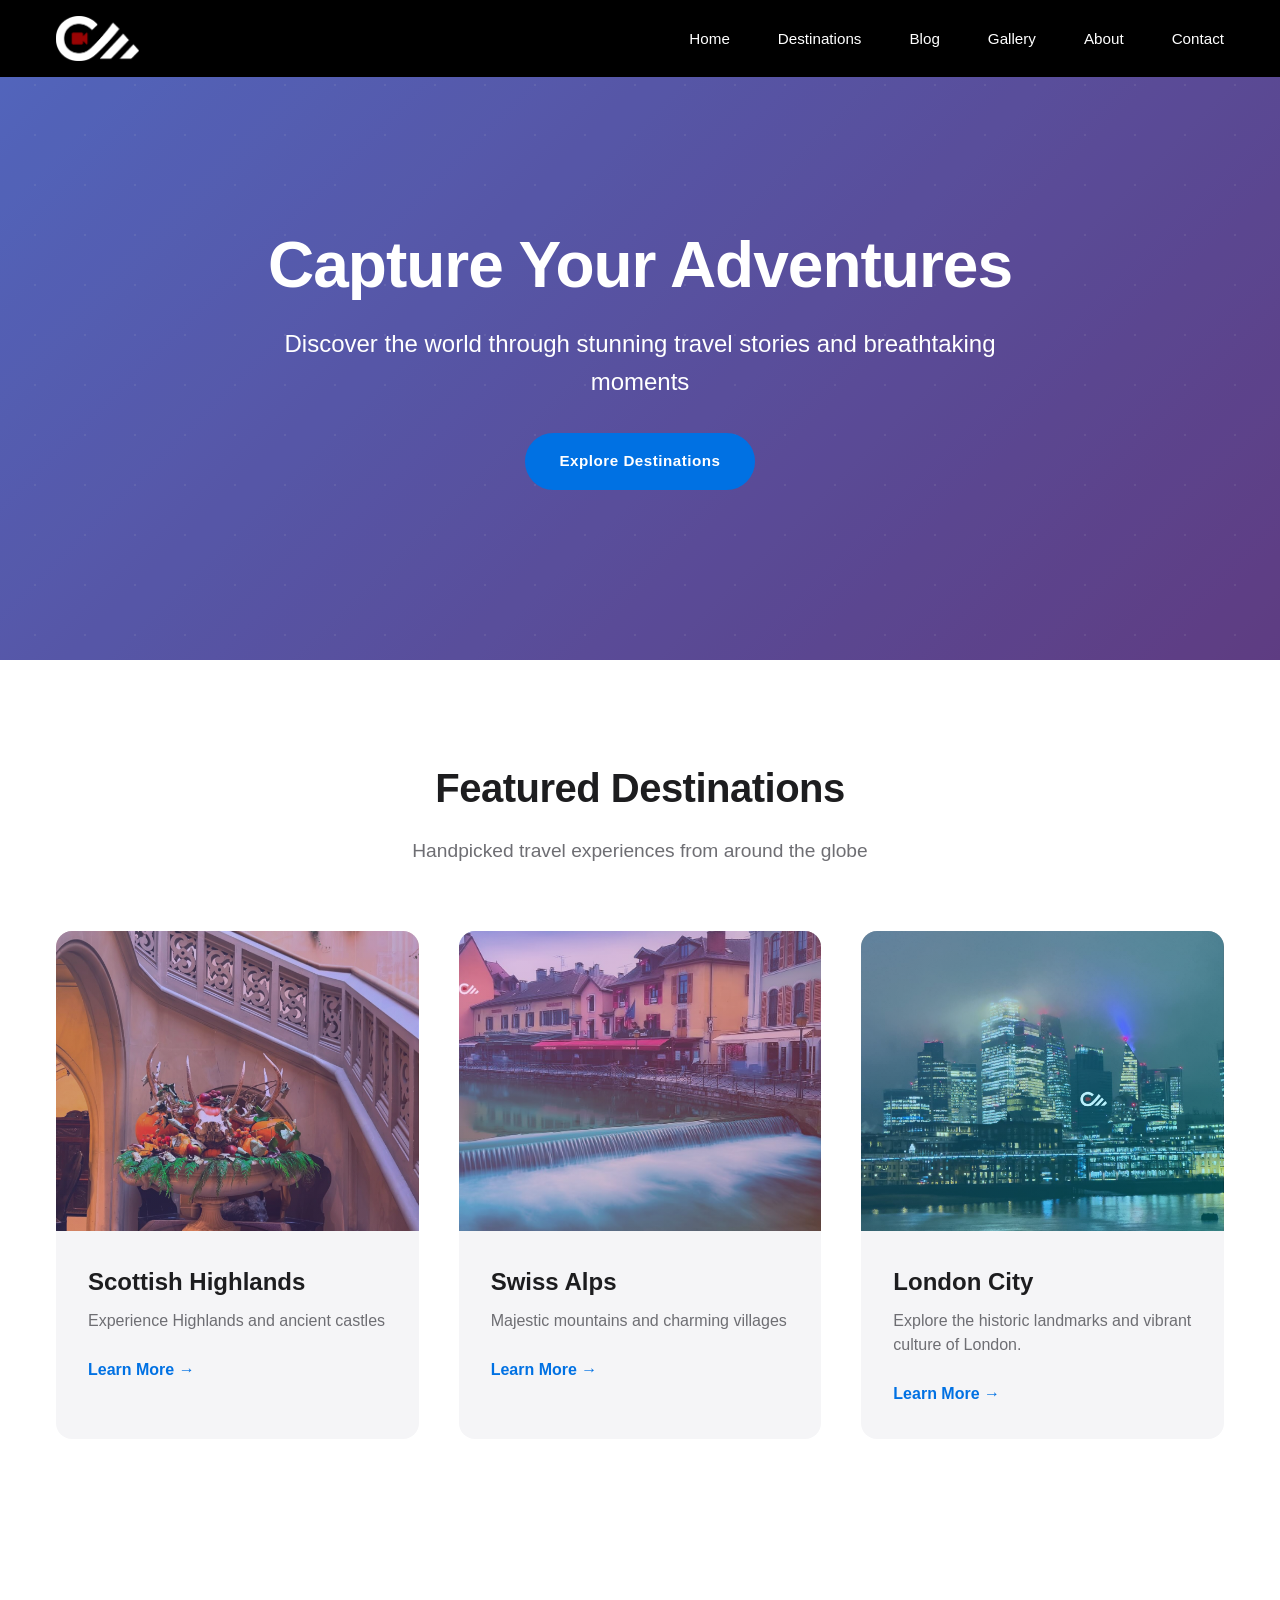
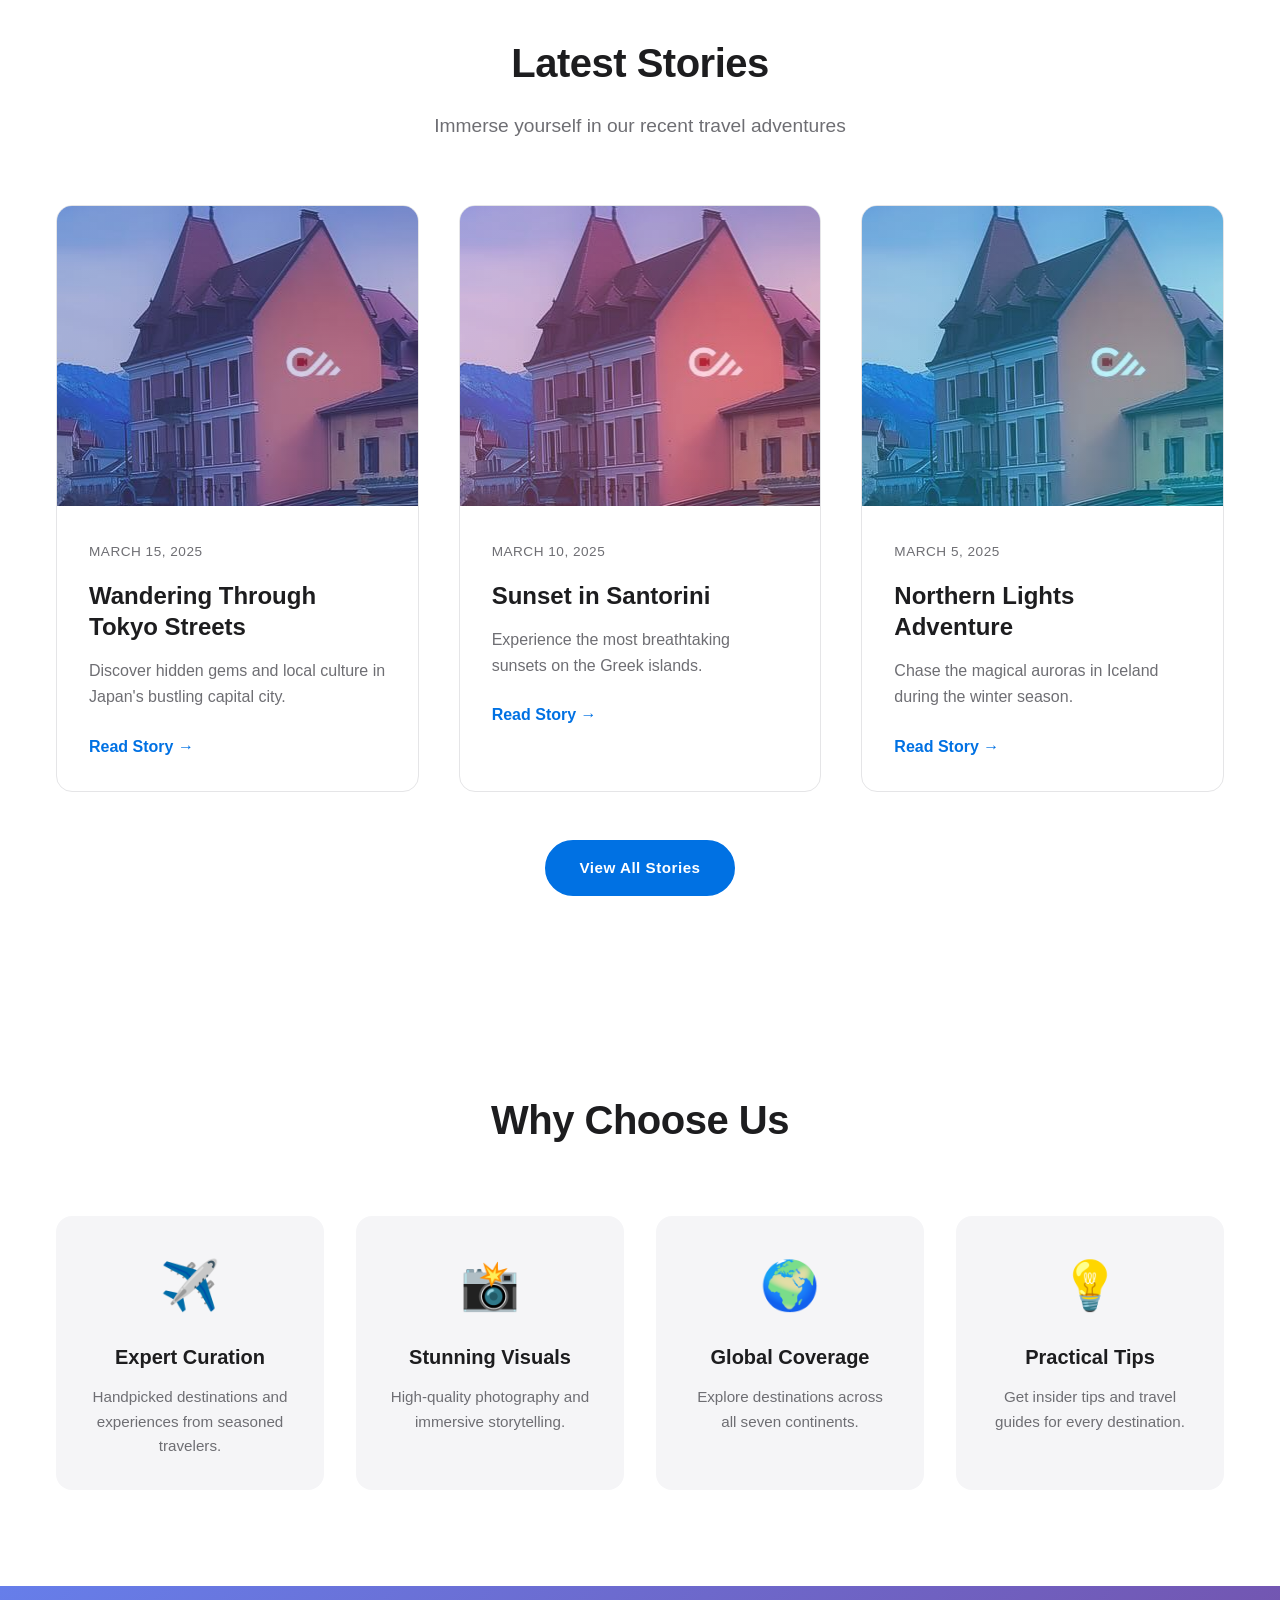
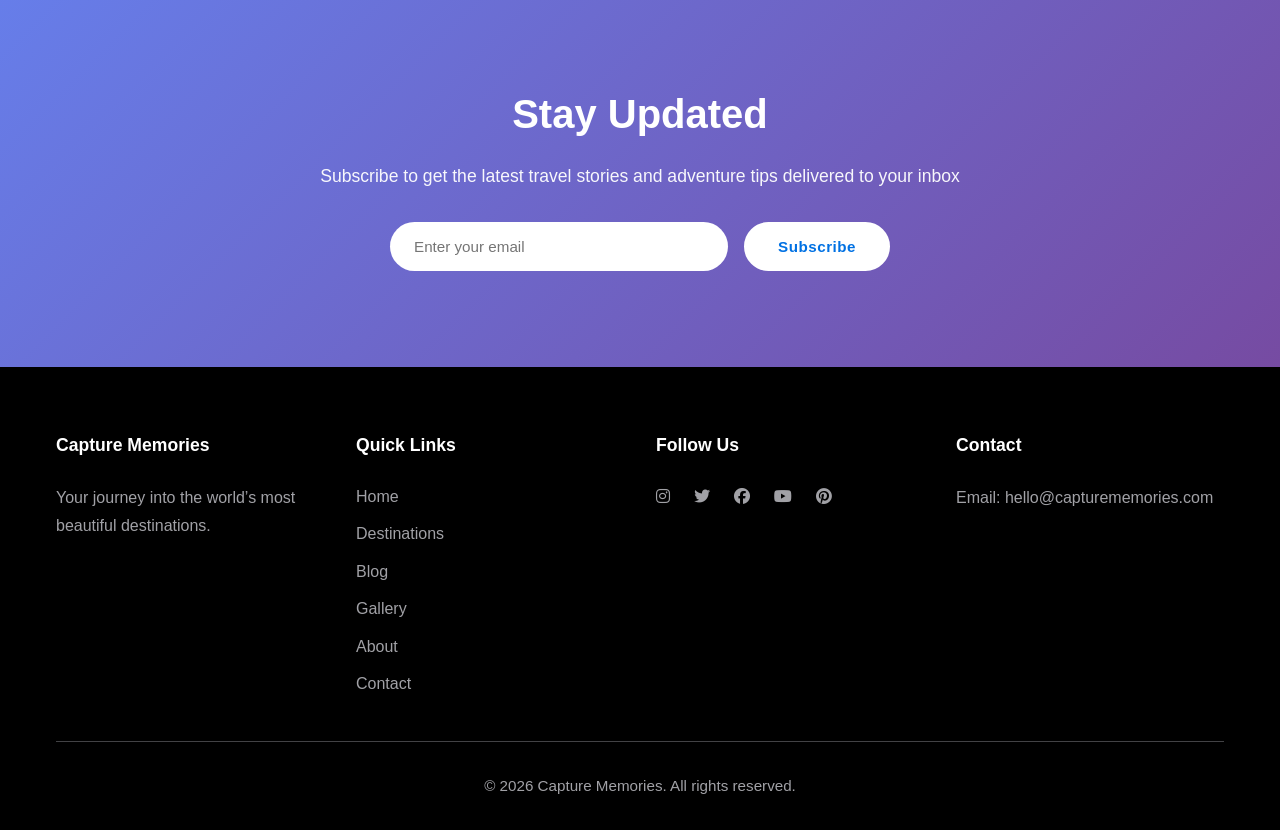
==== commit 7eb47ac2: "fixed spelling" ====
--- a/index.html
+++ b/index.html
@@ -56,7 +56,7 @@
                 <div class="destination-card" data-aos="fade-up">
                     <div class="destination-image" style="background-image: linear-gradient(135deg, rgba(102, 126, 234, 0.3) 0%, rgba(118, 75, 162, 0.3) 100%), url('assets/images/Img1.jpg'); background-size: cover; background-position: center;"></div>
                     <div class="destination-content">
-                        <h3>Scotish Highlands</h3>
+                        <h3>Scottish Highlands</h3>
                         <p>Experience Highlands and ancient castles</p>
                         <a href="pages/destinations.html" class="read-more">Learn More →</a>
                     </div>
--- a/css/style.css
+++ b/css/style.css
@@ -318,6 +318,81 @@
     transform: translateX(4px);
 }
 
+/* Blog Filter Bar */
+.blog-filter-bar {
+    display: flex;
+    flex-wrap: wrap;
+    gap: 0.625rem;
+    padding: 0 0 1.75rem;
+}
+
+.filter-chip {
+    padding: 0.45rem 1.1rem;
+    border-radius: 999px;
+    border: 1.5px solid var(--border-color);
+    background: var(--secondary-color);
+    color: var(--text-light);
+    font-size: 0.875rem;
+    font-weight: 500;
+    cursor: pointer;
+    transition: var(--transition);
+    font-family: inherit;
+}
+
+.filter-chip:hover {
+    border-color: #667eea;
+    color: #667eea;
+}
+
+.filter-chip.active {
+    background: linear-gradient(135deg, #667eea 0%, #764ba2 100%);
+    border-color: transparent;
+    color: #fff;
+    font-weight: 600;
+}
+
+/* Filtered view banner */
+.blog-filter-banner {
+    display: flex;
+    align-items: center;
+    justify-content: space-between;
+    flex-wrap: wrap;
+    gap: 0.75rem;
+    background: linear-gradient(135deg, rgba(102, 126, 234, 0.1) 0%, rgba(118, 75, 162, 0.1) 100%);
+    border: 1px solid rgba(102, 126, 234, 0.25);
+    border-radius: 12px;
+    padding: 0.875rem 1.25rem;
+    margin-bottom: 2rem;
+    font-size: 0.95rem;
+    color: var(--text-color);
+}
+
+.filter-banner-clear {
+    font-size: 0.85rem;
+    color: #667eea;
+    font-weight: 600;
+    white-space: nowrap;
+    text-decoration: none;
+    transition: var(--transition);
+}
+
+.filter-banner-clear:hover {
+    opacity: 0.75;
+}
+
+/* Empty state when no posts match filter */
+.blog-empty-state {
+    grid-column: 1 / -1;
+    text-align: center;
+    padding: 4rem 2rem;
+    color: var(--text-light);
+}
+
+.blog-empty-state p {
+    margin-bottom: 0.5rem;
+    font-size: 1.05rem;
+}
+
 /* Blog Grid */
 .blog-grid {
     display: grid;
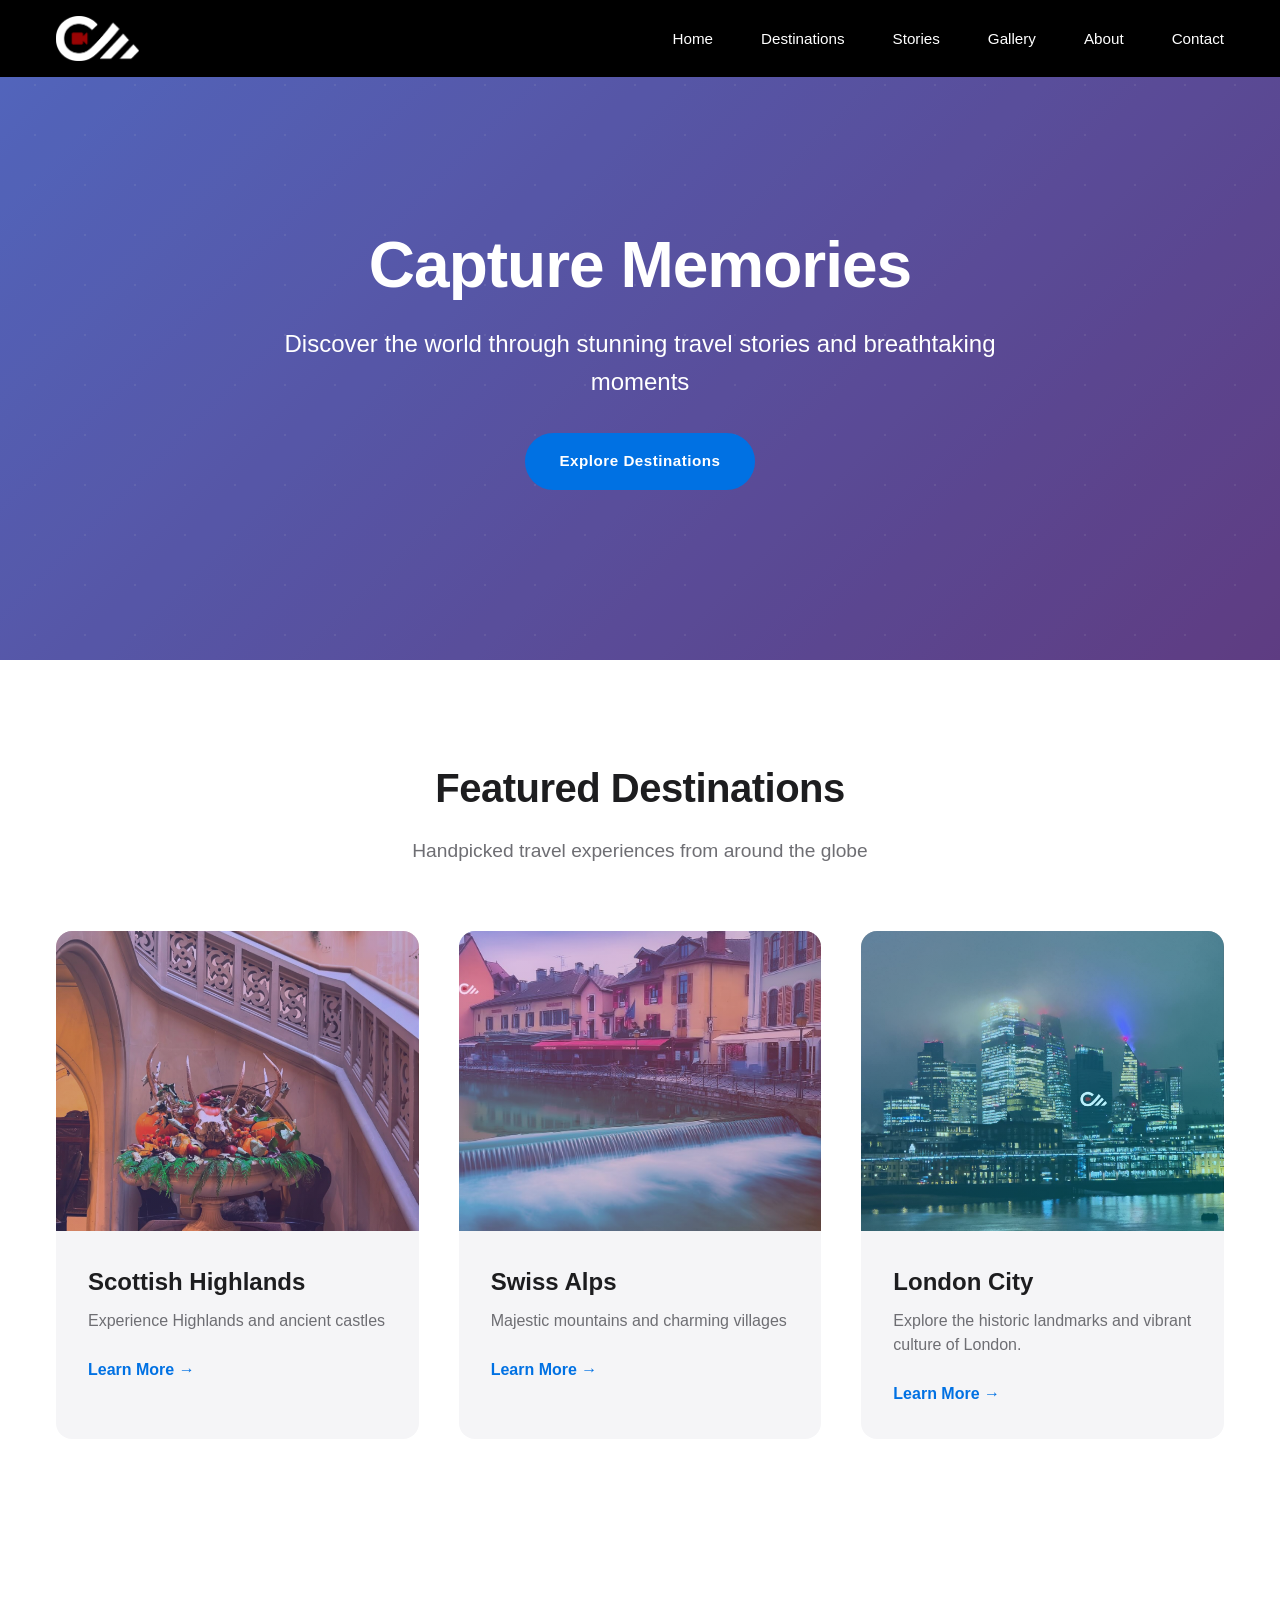
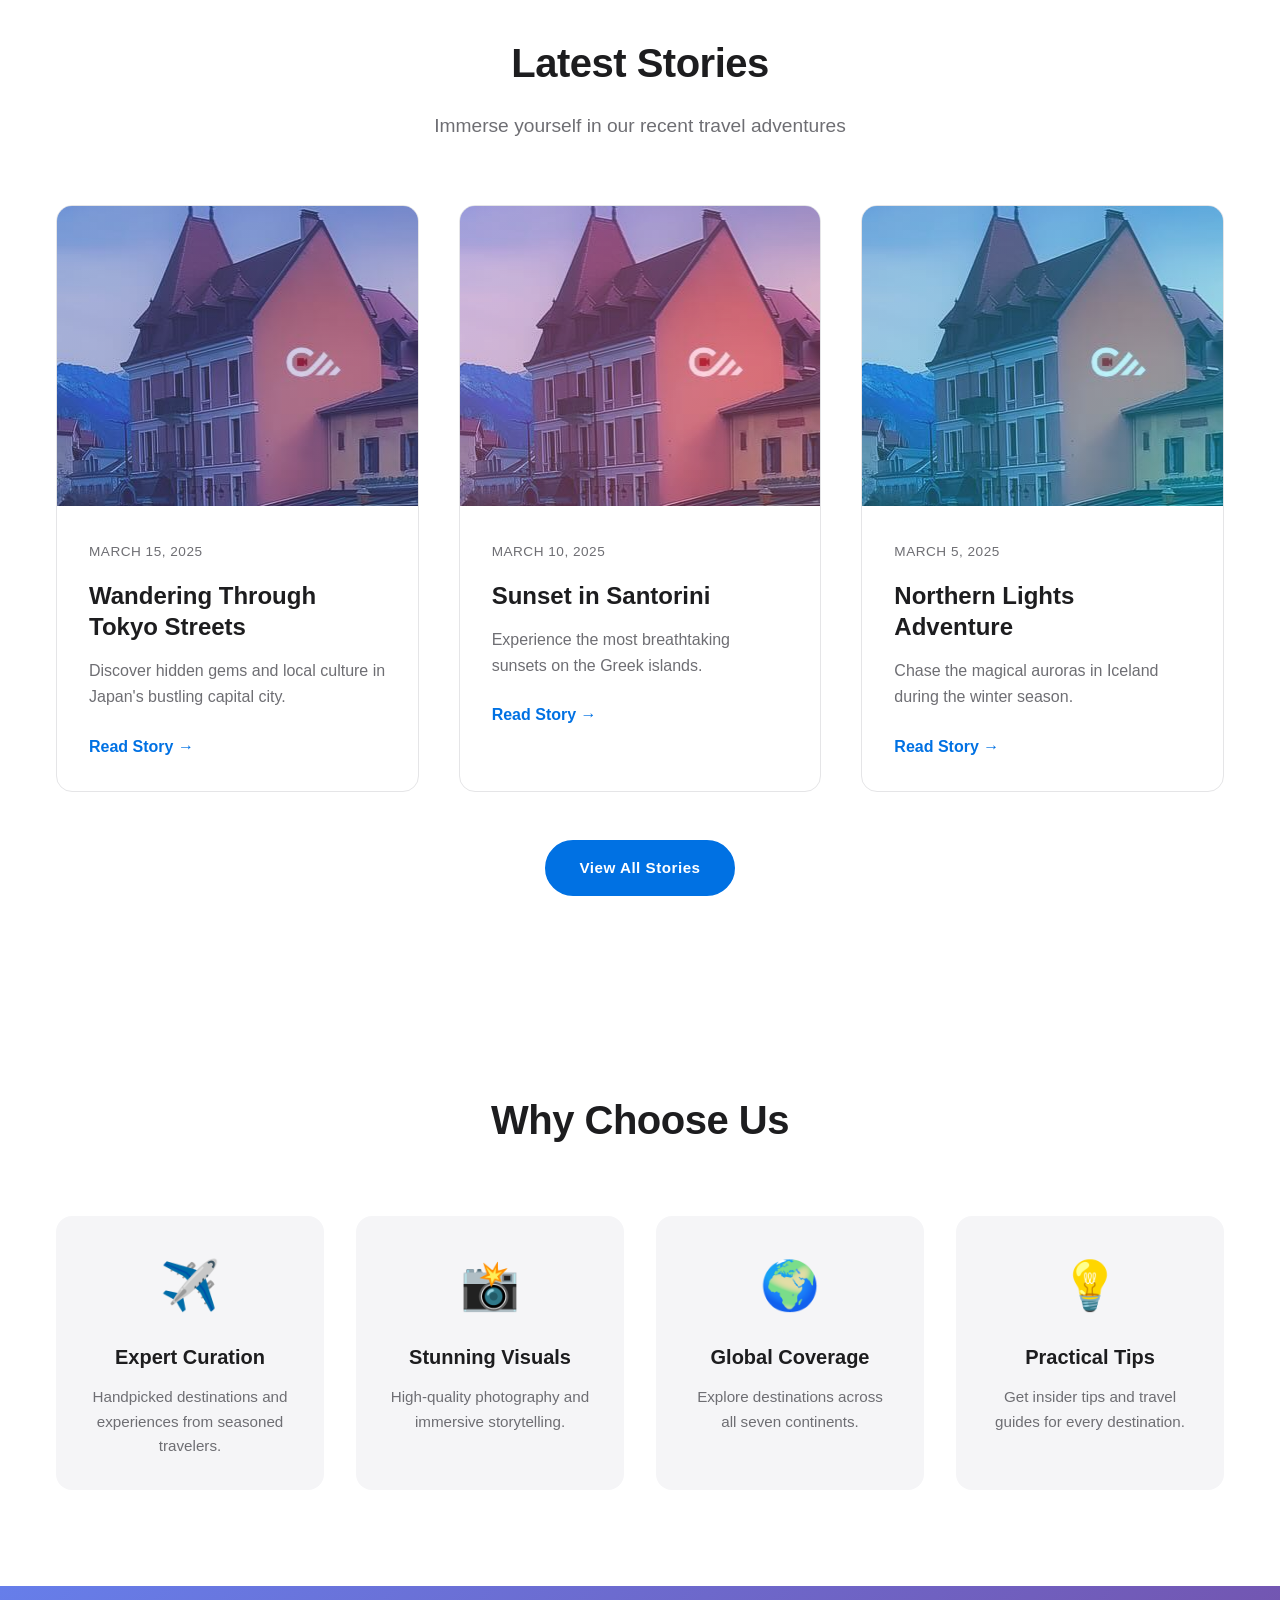
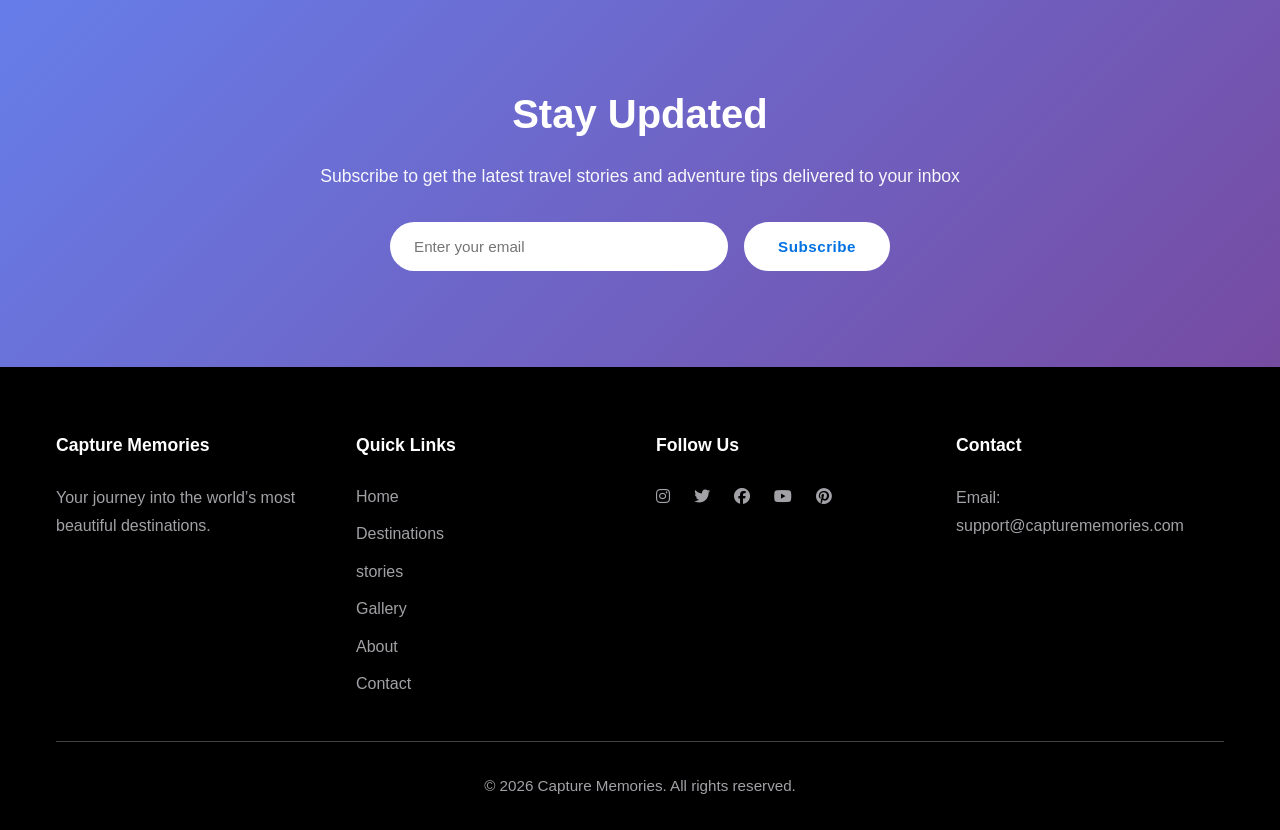
==== commit 7acce3ae: "chore: CM-011 rename blog to story" ====
--- a/index.html
+++ b/index.html
@@ -3,7 +3,7 @@
 <head>
     <meta charset="UTF-8">
     <meta name="viewport" content="width=device-width, initial-scale=1.0">
-    <meta name="description" content="Capture Memories - A premium travel blogging platform">
+    <meta name="description" content="Capture Memories - A premium travel storiesging platform">
     <title>Capture Memories - Travel Stories & Adventures</title>
     <link rel="stylesheet" href="https://cdnjs.cloudflare.com/ajax/libs/font-awesome/6.4.0/css/all.min.css">
     <link rel="stylesheet" href="css/style.css">
@@ -26,7 +26,7 @@
                 <ul class="nav-menu" id="navMenu">
                     <li><a href="index.html" class="nav-link active">Home</a></li>
                     <li><a href="pages/destinations.html" class="nav-link">Destinations</a></li>
-                    <li><a href="pages/blog.html" class="nav-link">Blog</a></li>
+                    <li><a href="pages/stories.html" class="nav-link">Stories</a></li>
                     <li><a href="pages/gallery.html" class="nav-link">Gallery</a></li>
                     <li><a href="pages/about.html" class="nav-link">About</a></li>
                     <li><a href="pages/contact.html" class="nav-link">Contact</a></li>
@@ -38,7 +38,7 @@
     <!-- Hero Section -->
     <section class="hero">
         <div class="hero-content">
-            <h1 class="hero-title fade-in-up">Capture Your Adventures</h1>
+            <h1 class="hero-title fade-in-up">Capture Memories</h1>
             <p class="hero-subtitle fade-in-up" style="animation-delay: 0.2s;">Discover the world through stunning travel stories and breathtaking moments</p>
             <a href="pages/destinations.html" class="cta-button fade-in-up" style="animation-delay: 0.4s;">Explore Destinations</a>
         </div>
@@ -81,44 +81,44 @@
         </div>
     </section>
 
-    <!-- Latest Blog Posts -->
-    <section class="section latest-blog">
+    <!-- Latest stories Posts -->
+    <section class="section latest-stories">
         <div class="container">
             <div class="section-header">
                 <h2>Latest Stories</h2>
                 <p>Immerse yourself in our recent travel adventures</p>
             </div>
-            <div class="blog-grid">
-                <article class="blog-card" data-aos="fade-up">
-                    <div class="blog-image" style="background: linear-gradient(135deg, rgba(102, 126, 234, 0.3) 0%, rgba(118, 75, 162, 0.3) 100%), url('assets/images/Img3.jpg');"></div>
-                    <div class="blog-content">
-                        <span class="blog-date">March 15, 2025</span>
+            <div class="stories-grid">
+                <article class="stories-card" data-aos="fade-up">
+                    <div class="stories-image" style="background: linear-gradient(135deg, rgba(102, 126, 234, 0.3) 0%, rgba(118, 75, 162, 0.3) 100%), url('assets/images/Img3.jpg');"></div>
+                    <div class="stories-content">
+                        <span class="stories-date">March 15, 2025</span>
                         <h3>Wandering Through Tokyo Streets</h3>
                         <p>Discover hidden gems and local culture in Japan's bustling capital city.</p>
-                        <a href="pages/blog.html" class="read-more">Read Story →</a>
+                        <a href="pages/stories.html" class="read-more">Read Story →</a>
                     </div>
                 </article>
-                <article class="blog-card" data-aos="fade-up">
-                    <div class="blog-image" style="background: linear-gradient(135deg, rgba(240, 147, 251, 0.3) 0%, rgba(245, 87, 108, 0.3) 100%), url('assets/images/Img3.jpg');"></div>
-                    <div class="blog-content">
-                        <span class="blog-date">March 10, 2025</span>
+                <article class="stories-card" data-aos="fade-up">
+                    <div class="stories-image" style="background: linear-gradient(135deg, rgba(240, 147, 251, 0.3) 0%, rgba(245, 87, 108, 0.3) 100%), url('assets/images/Img3.jpg');"></div>
+                    <div class="stories-content">
+                        <span class="stories-date">March 10, 2025</span>
                         <h3>Sunset in Santorini</h3>
                         <p>Experience the most breathtaking sunsets on the Greek islands.</p>
-                        <a href="pages/blog.html" class="read-more">Read Story →</a>
+                        <a href="pages/stories.html" class="read-more">Read Story →</a>
                     </div>
                 </article>
-                <article class="blog-card" data-aos="fade-up">
-                    <div class="blog-image" style="background: linear-gradient(135deg, rgba(79, 172, 254, 0.3) 0%, rgba(0, 242, 254, 0.3) 100%), url('assets/images/Img3.jpg');"></div>
-                    <div class="blog-content">
-                        <span class="blog-date">March 5, 2025</span>
+                <article class="stories-card" data-aos="fade-up">
+                    <div class="stories-image" style="background: linear-gradient(135deg, rgba(79, 172, 254, 0.3) 0%, rgba(0, 242, 254, 0.3) 100%), url('assets/images/Img3.jpg');"></div>
+                    <div class="stories-content">
+                        <span class="stories-date">March 5, 2025</span>
                         <h3>Northern Lights Adventure</h3>
                         <p>Chase the magical auroras in Iceland during the winter season.</p>
-                        <a href="pages/blog.html" class="read-more">Read Story →</a>
+                        <a href="pages/stories.html" class="read-more">Read Story →</a>
                     </div>
                 </article>
             </div>
             <div class="section-cta">
-                <a href="pages/blog.html" class="cta-button">View All Stories</a>
+                <a href="pages/stories.html" class="cta-button">View All Stories</a>
             </div>
         </div>
     </section>
--- a/css/style.css
+++ b/css/style.css
@@ -318,12 +318,14 @@
     transform: translateX(4px);
 }
 
-/* Blog Filter Bar */
-.blog-filter-bar {
+/* stories Filter Bar */
+.stories-filter-bar {
     display: flex;
     flex-wrap: wrap;
     gap: 0.625rem;
-    padding: 0 0 1.75rem;
+    padding: 0 var(--spacing-unit) 1.75rem;
+    max-width: 1200px;
+    margin: 0 auto;
 }
 
 .filter-chip {
@@ -352,7 +354,7 @@
 }
 
 /* Filtered view banner */
-.blog-filter-banner {
+.stories-filter-banner {
     display: flex;
     align-items: center;
     justify-content: space-between;
@@ -362,7 +364,8 @@
     border: 1px solid rgba(102, 126, 234, 0.25);
     border-radius: 12px;
     padding: 0.875rem 1.25rem;
-    margin-bottom: 2rem;
+    margin: 0 auto 2rem;
+    max-width: 1200px;
     font-size: 0.95rem;
     color: var(--text-color);
 }
@@ -381,27 +384,27 @@
 }
 
 /* Empty state when no posts match filter */
-.blog-empty-state {
+.stories-empty-state {
     grid-column: 1 / -1;
     text-align: center;
     padding: 4rem 2rem;
     color: var(--text-light);
 }
 
-.blog-empty-state p {
+.stories-empty-state p {
     margin-bottom: 0.5rem;
     font-size: 1.05rem;
 }
 
-/* Blog Grid */
-.blog-grid {
+/* stories Grid */
+.stories-grid {
     display: grid;
     grid-template-columns: repeat(auto-fit, minmax(340px, 1fr));
     gap: 2.5rem;
     margin-bottom: 3rem;
 }
 
-.blog-card {
+.stories-card {
     background: var(--secondary-color);
     border-radius: 16px;
     overflow: hidden;
@@ -409,12 +412,12 @@
     border: 1px solid var(--border-color);
 }
 
-.blog-card:hover {
+.stories-card:hover {
     box-shadow: 0 20px 40px rgba(0, 0, 0, 0.08);
     transform: translateY(-8px);
 }
 
-.blog-image {
+.stories-image {
     width: 100%;
     height: 300px;
     background-size: cover;
@@ -422,15 +425,15 @@
     transition: var(--transition);
 }
 
-.blog-card:hover .blog-image {
+.stories-card:hover .stories-image {
     transform: scale(1.05);
 }
 
-.blog-content {
+.stories-content {
     padding: 2rem;
 }
 
-.blog-date {
+.stories-date {
     font-size: 0.85rem;
     color: var(--text-light);
     font-weight: 500;
@@ -438,14 +441,14 @@
     letter-spacing: 0.5px;
 }
 
-.blog-content h3 {
+.stories-content h3 {
     font-size: 1.5rem;
     margin: 1rem 0;
     font-weight: 600;
     line-height: 1.3;
 }
 
-.blog-content p {
+.stories-content p {
     color: var(--text-light);
     margin-bottom: 1.5rem;
     line-height: 1.6;
@@ -603,3 +606,107 @@
     color: #a1a1a6;
     font-size: 0.95rem;
 }
+
+/* Markdown Content Styling */
+.stories-post-content h1 {
+    font-size: 2.5rem;
+    font-weight: 700;
+    margin-bottom: 1.5rem;
+    line-height: 1.2;
+    color: var(--text-color);
+}
+
+.stories-post-content h2 {
+    font-size: 1.75rem;
+    font-weight: 600;
+    margin: 2.5rem 0 1rem;
+    color: var(--text-color);
+    line-height: 1.3;
+}
+
+.stories-post-content h3 {
+    font-size: 1.35rem;
+    font-weight: 600;
+    margin: 2rem 0 0.75rem;
+    color: var(--text-color);
+}
+
+.stories-post-content p {
+    margin-bottom: 1.5rem;
+    text-align: justify;
+    line-height: 1.8;
+}
+
+.stories-post-content ul, 
+.stories-post-content ol {
+    margin: 1.5rem 0 1.5rem 1.75rem;
+    line-height: 1.8;
+}
+
+.stories-post-content li {
+    margin-bottom: 0.75rem;
+    color: var(--text-light);
+}
+
+.stories-post-content strong {
+    color: var(--text-color);
+    font-weight: 600;
+}
+
+.stories-post-content blockquote {
+    background: linear-gradient(135deg, rgba(102, 126, 234, 0.05) 0%, rgba(118, 75, 162, 0.05) 100%);
+    border-left: 4px solid #667eea;
+    padding: 1.5rem;
+    border-radius: 8px;
+    margin: 2rem 0;
+    font-style: italic;
+    color: var(--text-light);
+}
+
+.stories-post-content blockquote strong {
+    font-style: normal;
+}
+
+/* YouTube Embeds */
+.youtube-embed {
+    position: relative;
+    width: 100%;
+    margin: 2rem 0;
+    border-radius: 12px;
+    overflow: hidden;
+    box-shadow: 0 4px 12px rgba(0, 0, 0, 0.1);
+}
+
+.youtube-embed iframe {
+    max-width: 100%;
+    border-radius: 12px;
+}
+
+/* Images & Figures */
+.stories-post-content img {
+    max-width: 100%;
+    height: auto;
+    border-radius: 12px;
+    display: block;
+}
+
+.stories-figure {
+    margin: 2rem 0;
+    text-align: center;
+    padding: 0;
+}
+
+.stories-figure img {
+    width: 100%;
+    height: auto;
+    border-radius: 12px;
+    box-shadow: 0 4px 12px rgba(0, 0, 0, 0.08);
+}
+
+.stories-figure figcaption {
+    margin-top: 0.75rem;
+    font-size: 0.9rem;
+    color: var(--text-light);
+    font-style: italic;
+    line-height: 1.4;
+}
--- a/css/responsive.css
+++ b/css/responsive.css
@@ -21,7 +21,7 @@
     }
 
     .destinations-grid,
-    .blog-grid {
+    .stories-grid {
         grid-template-columns: 1fr;
     }
 
@@ -53,13 +53,13 @@
         left: -100%;
         top: 70px;
         flex-direction: column;
-        background-color: white;
+        background-color: #000000;
         width: 100%;
         text-align: center;
         transition: 0.3s;
         gap: 0;
         padding: 2rem 0;
-        box-shadow: 0 10px 27px rgba(0, 0, 0, 0.05);
+        box-shadow: 0 10px 27px rgba(0, 0, 0, 0.2);
     }
 
     .nav-menu.active {
@@ -73,6 +73,15 @@
     .nav-link {
         display: block;
         padding: 0.75rem 0;
+        color: #ffffff;
+    }
+
+    .nav-link:hover {
+        color: var(--accent-color);
+    }
+
+    .nav-link::after {
+        display: none;
     }
 
     .hero {
@@ -101,23 +110,23 @@
     }
 
     .destinations-grid,
-    .blog-grid,
+    .stories-grid,
     .features-grid {
         grid-template-columns: 1fr;
     }
 
     .destination-card,
-    .blog-card {
+    .stories-card {
         border-radius: 12px;
     }
 
     .destination-image,
-    .blog-image {
+    .stories-image {
         height: 200px;
     }
 
     .destination-content,
-    .blog-content {
+    .stories-content {
         padding: 1.5rem;
     }
 
@@ -133,6 +142,21 @@
 
     .newsletter-form input {
         width: 100%;
+    }
+
+    .stories-filter-bar {
+        padding: 0 var(--spacing-unit) 1.75rem;
+        gap: 0.5rem;
+    }
+
+    .filter-chip {
+        padding: 0.4rem 0.9rem;
+        font-size: 0.8rem;
+    }
+
+    .stories-filter-banner {
+        padding: 0.75rem 1rem;
+        font-size: 0.85rem;
     }
 }
 
